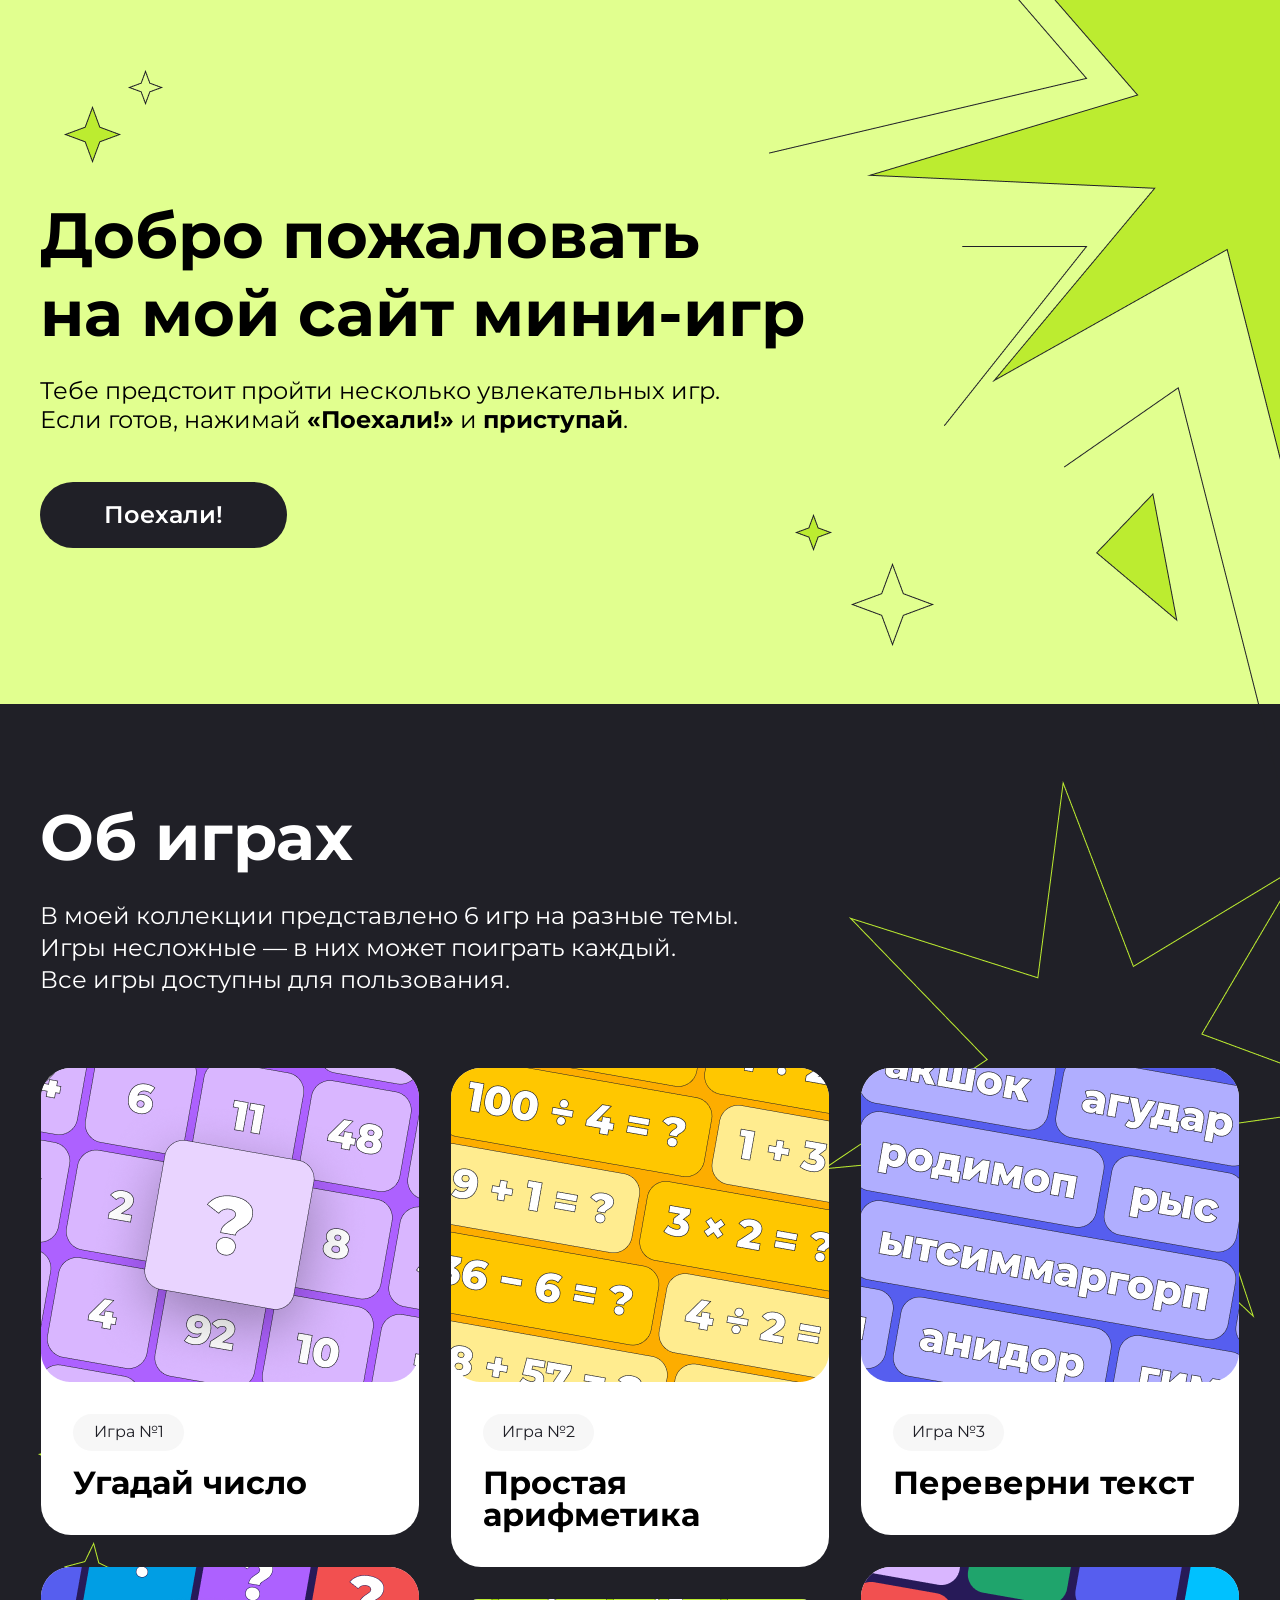
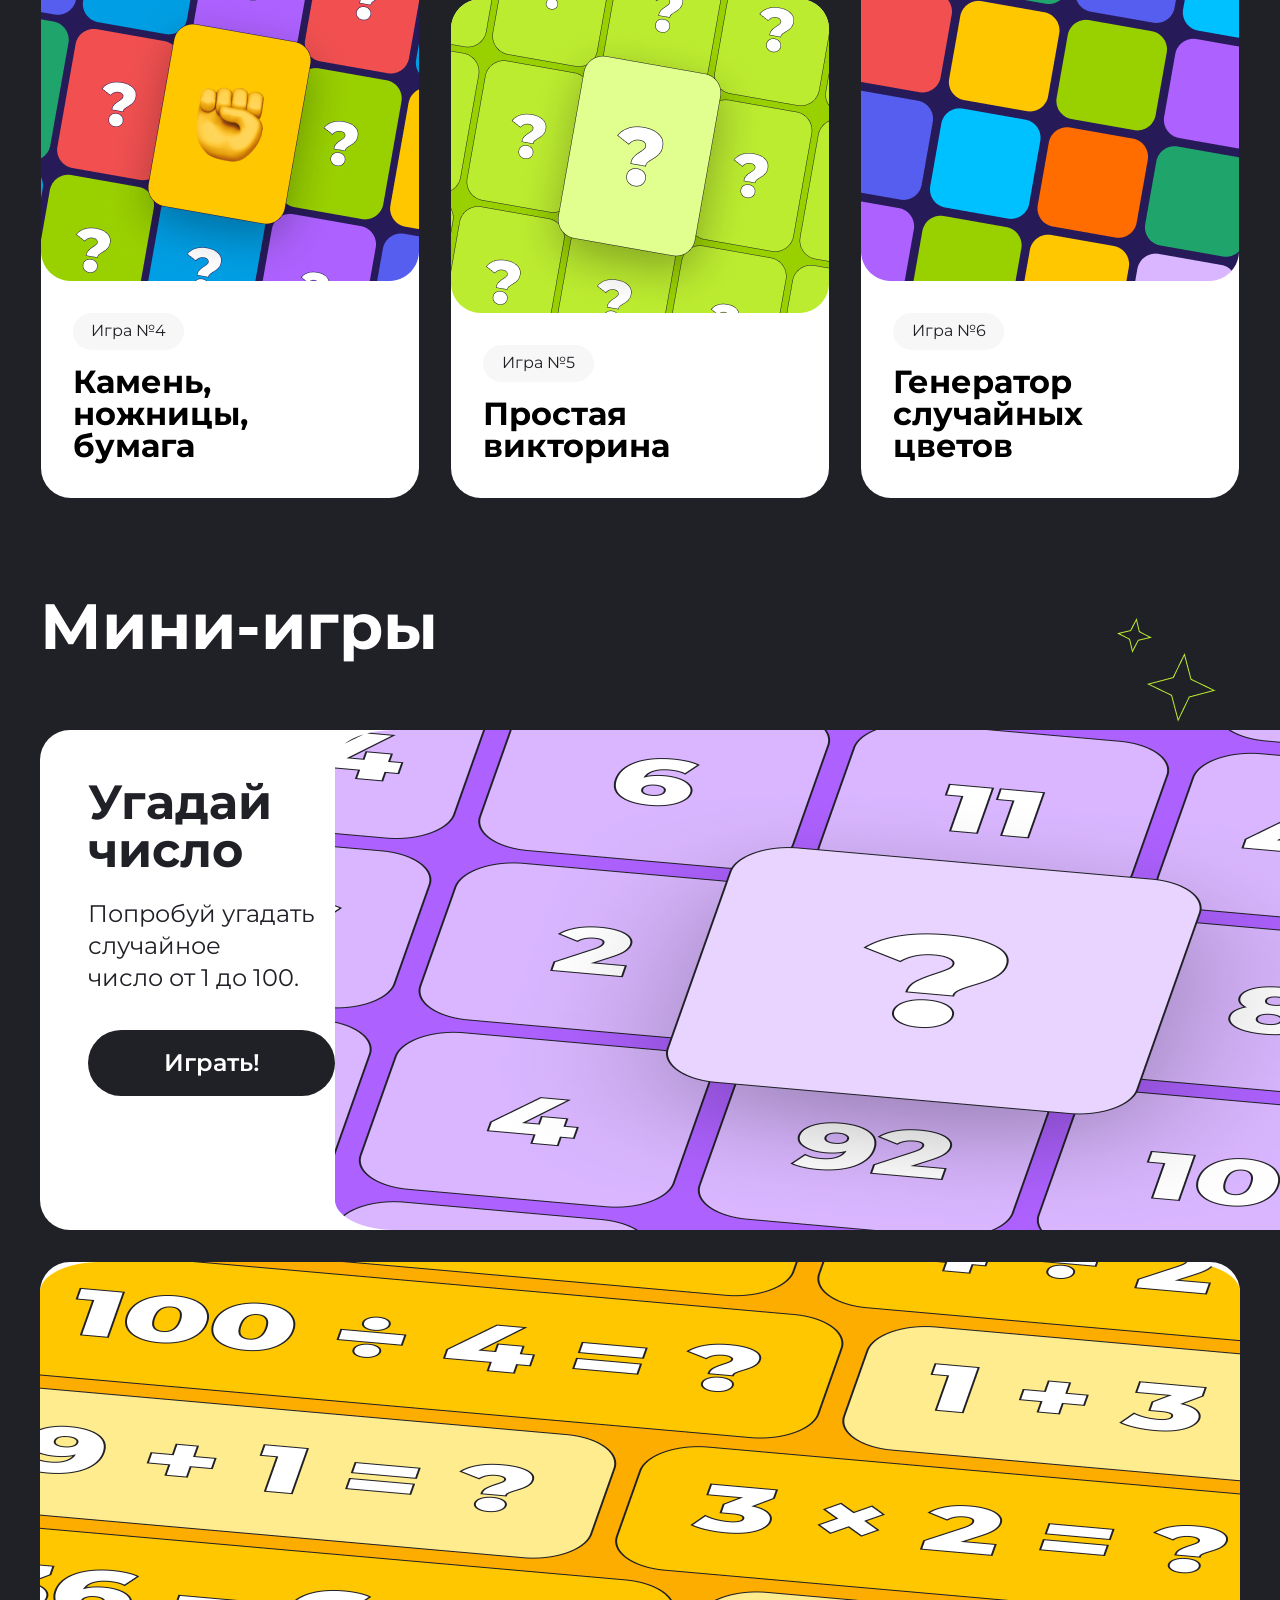
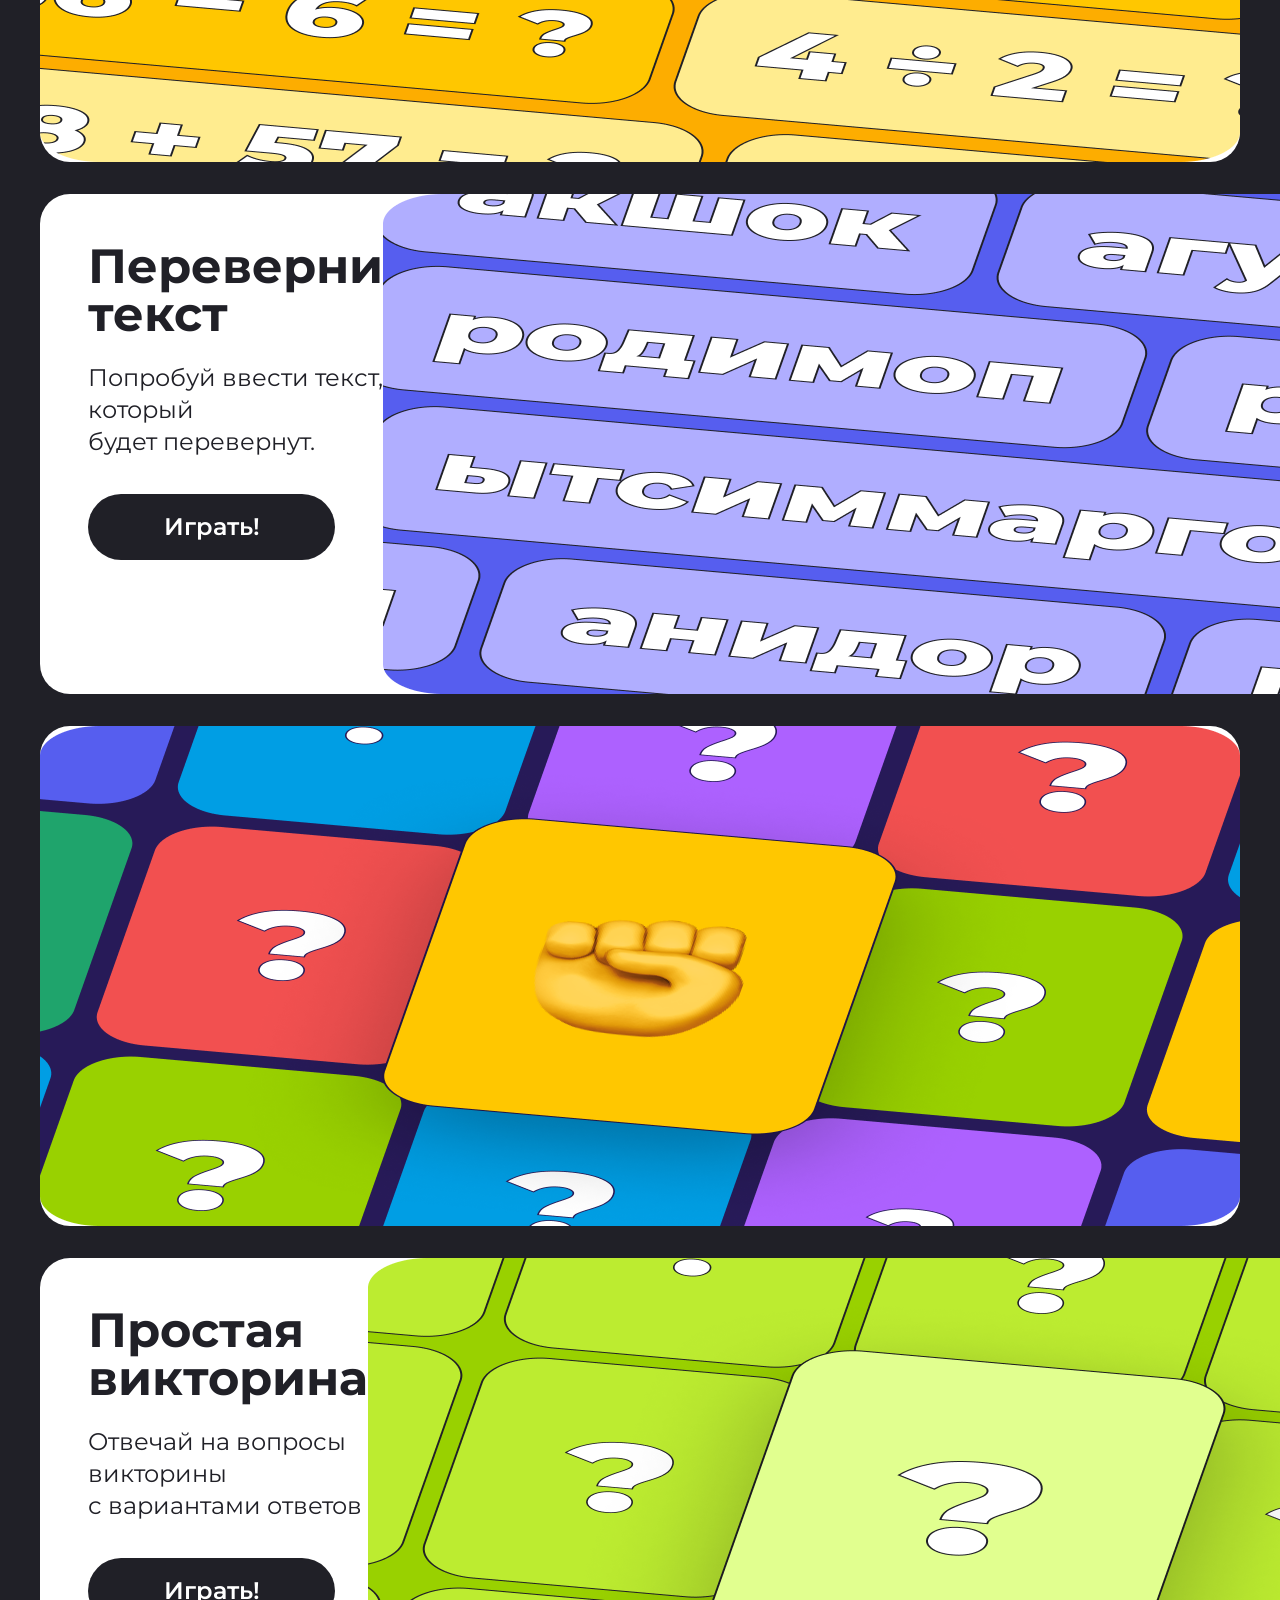
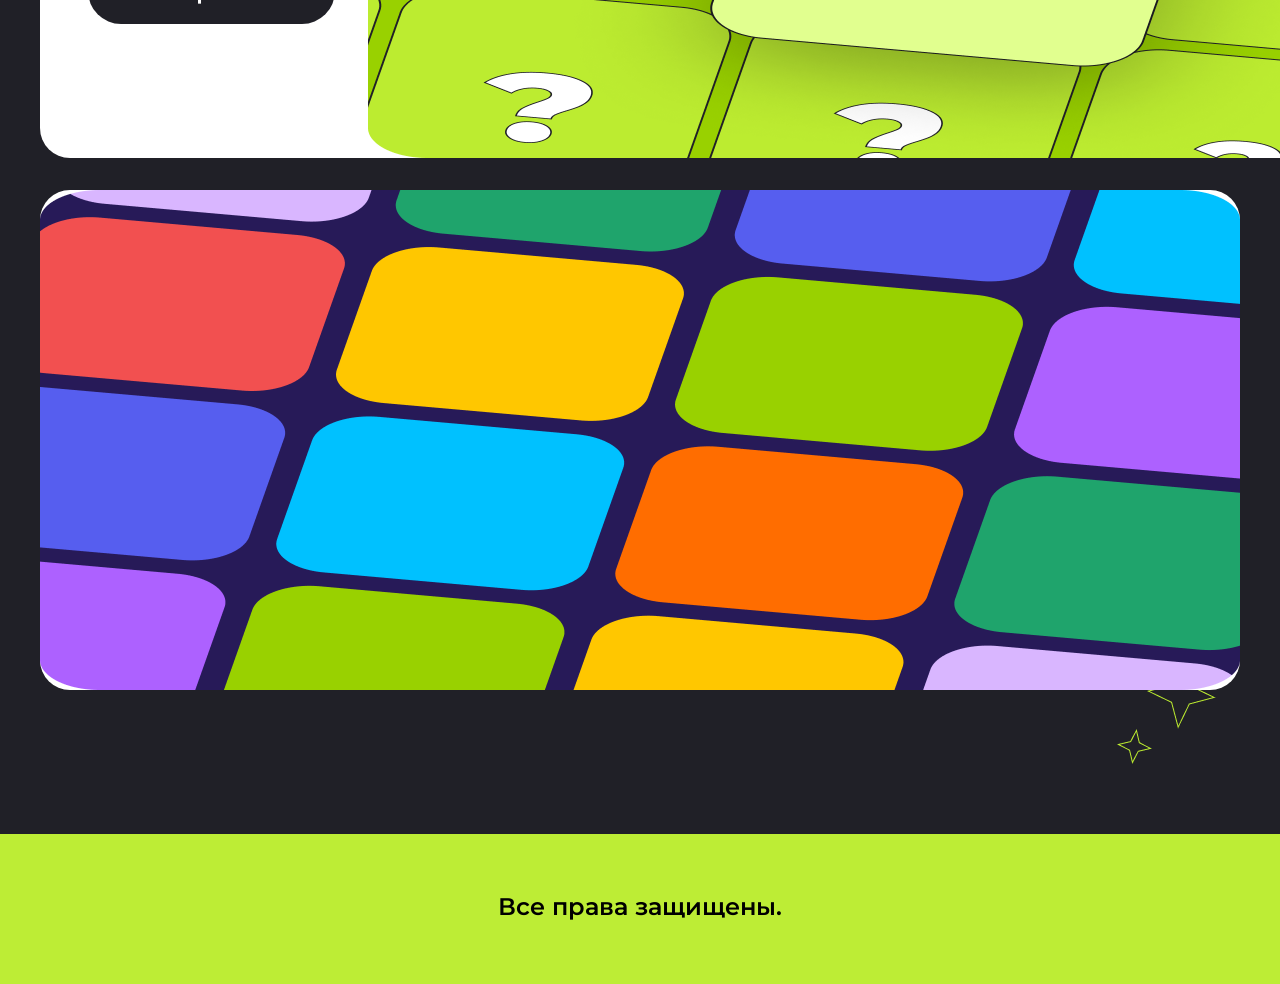
==== index.html @ 83e4fa07 "связь игр с сайтом" ====
<!DOCTYPE html>
<html lang="en">

<head>
    <meta charset="UTF-8">
    <meta name="viewport" content="width=device-width, initial-scale=1.0">
    <title>Homework1</title>
    <link rel="preconnect" href="https://fonts.googleapis.com">
    <link rel="preconnect" href="https://fonts.gstatic.com" crossorigin>
    <link href="https://fonts.googleapis.com/css2?family=Montserrat:ital,wght@0,100..900;1,100..900&display=swap"
        rel="stylesheet">
    <link rel="stylesheet" href="style.css">
</head>

<body>
    <section class="mainheader center">
        <div class="mainheader__bg">
            <img src="./pic/bg_1.png" alt="bg_1" class="mainheader__bg1">
            <img src="./pic/bg_2.png" alt="bg_2" class="mainheader__bg2">
            <img src="./pic/bg_3.png" alt="bg_3" class="mainheader__bg3">
            <img src="./pic/bg_4.png" alt="bg_4" class="mainheader__bg4">
            <img src="./pic/bg_5.png" alt="bg_5" class="mainheader__bg5">
            <img src="./pic/bg_6.png" alt="bg_6" class="mainheader__bg6">
            <img src="./pic/bg_7.png" alt="bg_7" class="mainheader__bg7">
            <img src="./pic/bg_8.png" alt="bg_8" class="mainheader__bg8">
            <img src="./pic/bg_9.png" alt="bg_9" class="mainheader__bg9">
        </div>
        <div class="mainheader__mobile">
            <img src="./pic/mobile_1.png" alt="mobile_1" class="mainheader__mobile1">
            <img src="./pic/mobile_2.png" alt="mobile_2" class="mainheader__mobile2">
            <img src="./pic/mobile_3.png" alt="mobile_3" class="mainheader__mobile3">
            <img src="./pic/mobile_4.png" alt="mobile_4" class="mainheader__mobile4">
            <img src="./pic/mobile_5.png" alt="mobile_5" class="mainheader__mobile5">
        </div>
        </div>
        <header class="header">
            <h1 class="header__main">Добро пожаловать<br>на мой сайт мини-игр</h1>
            <p class="header__desc">Тебе предстоит пройти несколько увлекательных игр. <br> Если готов, нажимай
                <b>«Поехали!»</b> и
                <b>приступай</b>.
            </p>
            <p class="header__desc-mobile">Тебе предстоит пройти несколько увлекательных игр. Если готов, <br> нажимай
                <b>«Поехали!»</b> и <b>приступай</b>.
            </p>
            <a href="#about-games">
                <button class="header__button">Поехали!</button>
            </a>
        </header>
    </section>
    <section class="about-games center" id="about-games">
        <img src="./pic/ag_1.png" alt="ag_1" class="ag_bg1">
        <img src="./pic/ag_2.png" alt="ag_2" class="ag_bg2">
        <img src="./pic/ag_3.png" alt="ag_3" class="ag_bg3">
        <h1 class="about-games__heading">Об играх</h1>
        <h1 class="about-games__mobile">Мини-игры</h1>
        <p class="about-games__desc">В моей коллекции представлено 6 игр на разные темы. <br>Игры несложные — в них
            может
            поиграть каждый.
            <br>Все игры доступны для пользования.
        </p>
        <section class="about-games__cards">
            <section class="about-games__first">
                <a href="#minigame-1" class="about-games__card">
                    <img src="./pic/card1.png" alt="card1" class="about-games__img">
                    <p class="about-games__number">Игра №1</p>
                    <h3 class="about-games__name">Угадай число</h3>
                    <p class="about-games__mobile-desc">Попробуй угадать случайное <br>число от 1 до 100.</p>
                    <button class="about-games__button">Играть!</button>
                </a>
                <a href="#minigame-2" class="about-games__card">
                    <img src="./pic/card2.png" alt="card2" class="about-games__img">
                    <p class="about-games__number">Игра №2</p>
                    <h3 class="about-games__name">Простая арифметика</h3>
                    <p class="about-games__mobile-desc">Попробуй решить простые арифметические задачи.</p>
                    <button class="about-games__button">Играть!</button>
                </a>
                <a href="#minigame-3" class="about-games__card">
                    <img src="./pic/card3.png" alt="card3" class="about-games__img">
                    <p class="about-games__number">Игра №3</p>
                    <h3 class="about-games__name">Переверни текст</h3>
                    <p class="about-games__mobile-desc">Попробуй ввести текст, который будет перевернут.</p>
                    <button class="about-games__button">Играть!</button>
                </a>
            </section>
            <section class="about-games__second">
                <a href="#minigame-4" class="about-games__card">
                    <img src="./pic/card4.png" alt="card4" class="about-games__img">
                    <p class="about-games__number">Игра №4</p>
                    <h3 class="about-games__name">Камень, ножницы, <br>бумага</h3>
                    <p class="about-games__mobile-desc">Сыграй в популярную игру <br> против компьютера.</p>
                    <button class="about-games__button">Играть!</button>
                </a>
                <a href="#minigame-5" class="about-games__card">
                    <img src="./pic/card5.png" alt="card5" class="about-games__img">
                    <p class="about-games__number">Игра №5</p>
                    <h3 class="about-games__name">Простая викторина</h3>
                    <p class="about-games__mobile-desc">Отвечай на вопросы викторины <br>с вариантами ответов.</p>
                    <button class="about-games__button">Играть!</button>
                </a>
                <a href="#minigame-6" class="about-games__card">
                    <img src="./pic/card6.png" alt="card6" class="about-games__img">
                    <p class="about-games__number">Игра №6</p>
                    <h3 class="about-games__name">Генератор случайных цветов</h3>
                    <p class="about-games__mobile-desc">Игра, в которой при клике <br> на кнопку фон страницы <br>
                        меняется на
                        случайный.</p>
                    <button class="about-games__button">Играть!</button>
                </a>
            </section>
        </section>
    </section>
    <section class="minigames center">
        <img src="./pic/mini-bg1.png" alt="mini-bg1" class="minigames__bg1">
        <img src="./pic/mini-bg2.png" alt="mini-bg2" class="minigames__bg2">
        <h1 class="minigames__header">Мини-игры</h1>
        <section class="minigames__cards">
            <div class="minigames__card" id="minigame-1">
                <div class="minigames__desc">
                    <h3 class="minigames__name">Угадай число</h3>
                    <p class="minigames__about">Попробуй угадать случайное <br> число от 1 до 100.</p>
                    <button class="minigames__button" onclick="startGuess()">Играть!</button>
                </div>
                <img src="./pic/mini1.png" alt="mini1" class="minigames__img">
            </div>
            <div class="minigames__card-second" id="minigame-2">
                <img src="./pic/mini2.png" alt="mini2" class="minigames__img">
                <div class="minigames__desc">
                    <h3 class="minigames__name">Простая арифметика</h3>
                    <p class="minigames__about">Попробуй решить простые <br> арифметические задачи.</p>
                    <button class="minigames__button" onclick="startArithmetic()">Играть!</button>
                </div>
            </div>
            <div class="minigames__card" id="minigame-3">
                <div class="minigames__desc">
                    <h3 class="minigames__name">Переверни текст</h3>
                    <p class="minigames__about">Попробуй ввести текст, который <br> будет перевернут.</p>
                    <button class="minigames__button" onclick="startReverseText()">Играть!</button>
                </div>
                <img src="./pic/mini3.png" alt="mini3" class="minigames__img">
            </div>
            <div class="minigames__card-second" id="minigame-4">
                <img src="./pic/mini4.png" alt="mini4" class="minigames__img">
                <div class="minigames__desc">
                    <h3 class="minigames__name">Камень, <br> ножницы, <br> бумага</h3>
                    <p class="minigames__about">Сыграй в популярную игру <br> против компьютера.</p>
                    <button class="minigames__button">Играть!</button>
                </div>
            </div>
            <div class="minigames__card" id="minigame-5">
                <div class="minigames__desc">
                    <h3 class="minigames__name">Простая <br> викторина</h3>
                    <p class="minigames__about">Отвечай на вопросы викторины <br> с вариантами ответов</p>
                    <button class="minigames__button" onclick="startQuiz()">Играть!</button>
                </div>
                <img src="./pic/mini5.png" alt="mini5" class="minigames__img">
            </div>
            <div class="minigames__card-second" id="minigame-6">
                <img src="./pic/mini6.png" alt="mini6" class="minigames__img">
                <div class="minigames__desc">
                    <h3 class="minigames__name">Генератор <br> случайных <br> цветов</h3>
                    <p class="minigames__about">Игра, в которой при клике на кнопку <br> фон страницы меняется на
                        случайный.</p>
                    <button class="minigames__button">Играть!</button>
                </div>
            </div>
            <img src="./pic/mini-bg1.png" alt="mini-bg1" class="minigames__bg3">
            <img src="./pic/mini-bg2.png" alt="mini-bg2" class="minigames__bg4">
        </section>
    </section>
    <footer class="footer center">
        <p class="footer__text">Все права защищены.</p>
    </footer>
    <script src="games/arithmetic.js"></script>
    <script src="games/guessNumber.js"></script>
    <script src="games/reverseText.js"></script>
    <script src="games/victorina.js"></script>
</body>

</html>
---- style.css ----
* {
  margin: 0;
  padding: 0;
  box-sizing: 0;
  font-family: Montserrat;
}

a,
input,
button {
  font-family: Montserrat;
}

a {
  text-decoration: none;
}

@media (min-width: 768px) {
  .mainheader__mobile {
    display: none;
  }
  .about-games__mobile {
    display: none;
  }
  .about-games__mobile-desc {
    display: none;
  }
  .about-games__button {
    display: none;
  }
  .header__desc-mobile {
    display: none;
  }
}
.center {
  padding-left: calc(50% - 600px);
  padding-right: calc(50% - 600px);
}

.mainheader {
  background-color: #E1FF8F;
  position: relative;
}

.mainheader__bg1 {
  position: absolute;
  right: 0%;
  z-index: 1;
}

.mainheader__bg2 {
  position: absolute;
  right: 15%;
  z-index: 1;
}

.mainheader__bg3 {
  position: absolute;
  right: 15%;
  top: 35%;
  z-index: 1;
}

.mainheader__bg4 {
  position: absolute;
  right: 0%;
  top: 55%;
  z-index: 1;
}

.mainheader__bg5 {
  position: absolute;
  right: 8%;
  top: 70%;
  z-index: 1;
}

.mainheader__bg6 {
  position: absolute;
  right: 27%;
  top: 80%;
  z-index: 1;
}

.mainheader__bg7 {
  position: absolute;
  right: 35%;
  top: 73%;
  z-index: 1;
}

.mainheader__bg8 {
  position: absolute;
  top: 15%;
  left: 5%;
  z-index: 1;
}

.mainheader__bg9 {
  position: absolute;
  top: 10%;
  left: 10%;
  z-index: 1;
}

.header__main {
  font-weight: 700;
  font-size: 64px;
  padding-top: 196px;
  padding-bottom: 24px;
  z-index: 0;
}
.header__desc {
  font-size: 24px;
  padding-bottom: 48px;
  z-index: 0;
}
.header__button {
  background: #202027;
  border: 1px solid transparent;
  box-sizing: border-box;
  border-radius: 60px;
  width: 247px;
  height: 66px;
  font-size: 24px;
  line-height: 18px;
  color: #FFFFFF;
  margin-bottom: 156px;
  font-weight: 600;
  z-index: 0;
}
.header__button:hover {
  background: white;
  border: 1px solid #000000;
  color: #000000;
  transition: all 0.5s;
}

.about-games {
  background-color: #202027;
  position: relative;
}
.about-games__first {
  display: flex;
  -moz-column-gap: 32px;
       column-gap: 32px;
  align-items: flex-start;
}
.about-games__second {
  display: flex;
  -moz-column-gap: 32px;
       column-gap: 32px;
  align-items: flex-end;
}
.about-games__heading {
  font-weight: 700;
  font-size: 64px;
  color: #FFFFFF;
  padding-top: 94px;
}
.about-games__desc {
  color: #FFFFFF;
  line-height: 32px;
  font-size: 24px;
  padding-top: 24px;
  padding-bottom: 72px;
}
.about-games__cards {
  display: flex;
  -moz-column-gap: 32px;
       column-gap: 32px;
  flex-wrap: wrap;
  justify-content: center;
  padding-bottom: 50px;
}
.about-games__card {
  width: 378px;
  display: flex;
  flex-direction: column;
  background-color: #FFFFFF;
  box-sizing: border-box;
  border-radius: 30px;
  text-decoration: none;
  z-index: 1;
}
.about-games__card:hover {
  transform: scale(1.08);
  transition: all 0.5s;
}
.about-games__img {
  width: 100%;
}
.about-games__number {
  box-sizing: border-box;
  font-size: 16px;
  background-color: #F7F7F7;
  width: 111px;
  border-radius: 52px;
  display: flex;
  justify-content: center;
  align-items: center;
  padding-top: 8px;
  padding-bottom: 10px;
  margin-top: 32px;
  margin-left: 32px;
  color: #202027;
}
.about-games__name {
  font-weight: 700;
  font-size: 32px;
  line-height: 100%;
  padding-left: 32px;
  padding-bottom: 36px;
  padding-top: 16px;
  padding-right: 32px;
  color: #000000;
}
.about-games .ag_bg1 {
  position: absolute;
  right: 0%;
  top: 77px;
  z-index: 0;
}
.about-games .ag_bg2 {
  position: absolute;
  z-index: 0;
  top: 51%;
  left: 3%;
}
.about-games .ag_bg3 {
  position: absolute;
  z-index: 0;
  top: 58%;
  left: 5%;
}

.minigames {
  background-color: #202027;
  position: relative;
  padding-bottom: 144px;
}
.minigames__bg1 {
  position: absolute;
  right: 5%;
  top: 3%;
}
.minigames__bg2 {
  position: absolute;
  right: 10%;
  top: 2%;
}
.minigames__bg3 {
  position: absolute;
  bottom: 3%;
  right: 5%;
}
.minigames__bg4 {
  position: absolute;
  bottom: 2%;
  right: 10%;
}
.minigames__header {
  font-weight: 700;
  font-size: 64px;
  line-height: 64px;
  vertical-align: middle;
  color: #FFFFFF;
  padding-bottom: 72px;
  padding-top: 46px;
}
.minigames__cards {
  display: flex;
  flex-direction: column;
  row-gap: 32px;
}
.minigames__card {
  display: flex;
  flex-direction: row;
  background-color: #FFFFFF;
  box-sizing: border-box;
  border-radius: 30px;
  text-decoration: none;
  z-index: 1;
  height: 500px;
  justify-content: space-between;
}
.minigames__card-second {
  display: flex;
  flex-direction: row;
  background-color: #FFFFFF;
  box-sizing: border-box;
  border-radius: 30px;
  text-decoration: none;
  z-index: 1;
  height: 500px;
  justify-content: flex-start;
}
.minigames__desc {
  display: flex;
  flex-direction: column;
}
.minigames__name {
  font-weight: 700;
  font-size: 48px;
  line-height: 48px;
  vertical-align: middle;
  color: #202027;
  padding-top: 48px;
  padding-left: 48px;
  padding-bottom: 24px;
}
.minigames__about {
  color: #202027;
  font-weight: 400;
  font-size: 24px;
  line-height: 32px;
  vertical-align: middle;
  padding-left: 48px;
  padding-bottom: 36px;
}
.minigames__button {
  background: #202027;
  border: 1px solid transparent;
  box-sizing: border-box;
  border-radius: 60px;
  width: 247px;
  height: 66px;
  font-size: 24px;
  line-height: 18px;
  color: #FFFFFF;
  font-weight: 600;
  margin-left: 48px;
}
.minigames__button:hover {
  background: white;
  border: 1px solid #000000;
  color: #000000;
  transition: all 0.5s;
}

.footer {
  background-color: #BDED35;
  height: 150px;
}
.footer__text {
  font-weight: 600;
  font-size: 24px;
  line-height: 24px;
  letter-spacing: 0px;
  text-align: center;
  vertical-align: middle;
  padding-top: 61px;
  padding-bottom: 60px;
}

@media (max-width: 767px) {
  .center {
    padding-left: 16px;
    padding-right: 16px;
  }
  .mainheader {
    background-color: #E1FF8F;
    position: relative;
  }
  .mainheader__mobile1 {
    right: 0%;
    position: absolute;
  }
  .mainheader__bg {
    display: none;
  }
  .mainheader__mobile2 {
    position: absolute;
    top: 8%;
    left: 20%;
  }
  .mainheader__mobile3 {
    position: absolute;
    top: 15%;
    left: 10%;
  }
  .mainheader__mobile4 {
    position: absolute;
    bottom: 15%;
    right: 25%;
  }
  .mainheader__mobile5 {
    position: absolute;
    bottom: 5%;
    right: 15%;
  }
  .header {
    display: flex;
    flex-direction: column;
    align-items: center;
  }
  .header__main {
    font-weight: 700;
    font-size: 40px;
    line-height: 49px;
    text-align: center;
    vertical-align: middle;
    padding-top: 147px;
    z-index: 1;
  }
  .header__desc {
    display: none;
  }
  .header__desc-mobile {
    font-weight: 400;
    font-size: 16px;
    line-height: 20px;
    text-align: center;
    vertical-align: middle;
    padding-bottom: 36px;
  }
  .header__button {
    background: #202027;
    border: 1px solid transparent;
    box-sizing: border-box;
    border-radius: 60px;
    width: 285px;
    height: 55px;
    font-size: 16px;
    line-height: 18px;
    color: #FFFFFF;
    margin-bottom: 180px;
    font-weight: 600;
    z-index: 1;
  }
  .ag_bg1 {
    display: none;
  }
  .ag_bg2 {
    display: none;
  }
  .ag_bg3 {
    display: none;
  }
  .about-games__heading {
    display: none;
  }
  .about-games__desc {
    display: none;
  }
  .about-games__mobile {
    font-weight: 700;
    font-size: 40px;
    color: #FFFFFF;
    padding-top: 48px;
    padding-bottom: 48px;
  }
  .about-games__mobile-desc {
    font-size: 16px;
    color: black;
    padding-left: 32px;
    padding-bottom: 120px;
    line-height: 20px;
  }
  .about-games__first {
    display: flex;
    flex-direction: column;
    gap: 24px;
    padding-bottom: 24px;
    align-items: center;
  }
  .about-games__second {
    display: flex;
    flex-direction: column;
    gap: 24px;
    align-items: center;
  }
  .about-games__card {
    width: 343px;
    z-index: 1;
    position: relative;
  }
  .about-games__card:hover {
    transform: scale(1.08);
    transition: all 0.5s;
  }
  .about-games__cards {
    padding-bottom: 10px;
  }
  .about-games__button {
    z-index: 2;
    position: absolute;
    bottom: 32px;
    left: 30px;
    background: #202027;
    border: 1px solid transparent;
    box-sizing: border-box;
    border-radius: 60px;
    width: 285px;
    height: 55px;
    font-size: 16px;
    line-height: 18px;
    color: #FFFFFF;
    font-weight: 600;
  }
  .about-games__number {
    display: none;
  }
  .about-games__name {
    padding-top: 30px;
    padding-bottom: 16px;
  }
  .minigames {
    display: none;
  }
  .footer {
    height: 100px;
  }
  .footer__text {
    font-weight: 600;
    font-size: 16px;
    line-height: 16px;
    text-align: center;
    vertical-align: middle;
    padding-top: 40px;
    padding-bottom: 40px;
  }
}/*# sourceMappingURL=style.css.map */
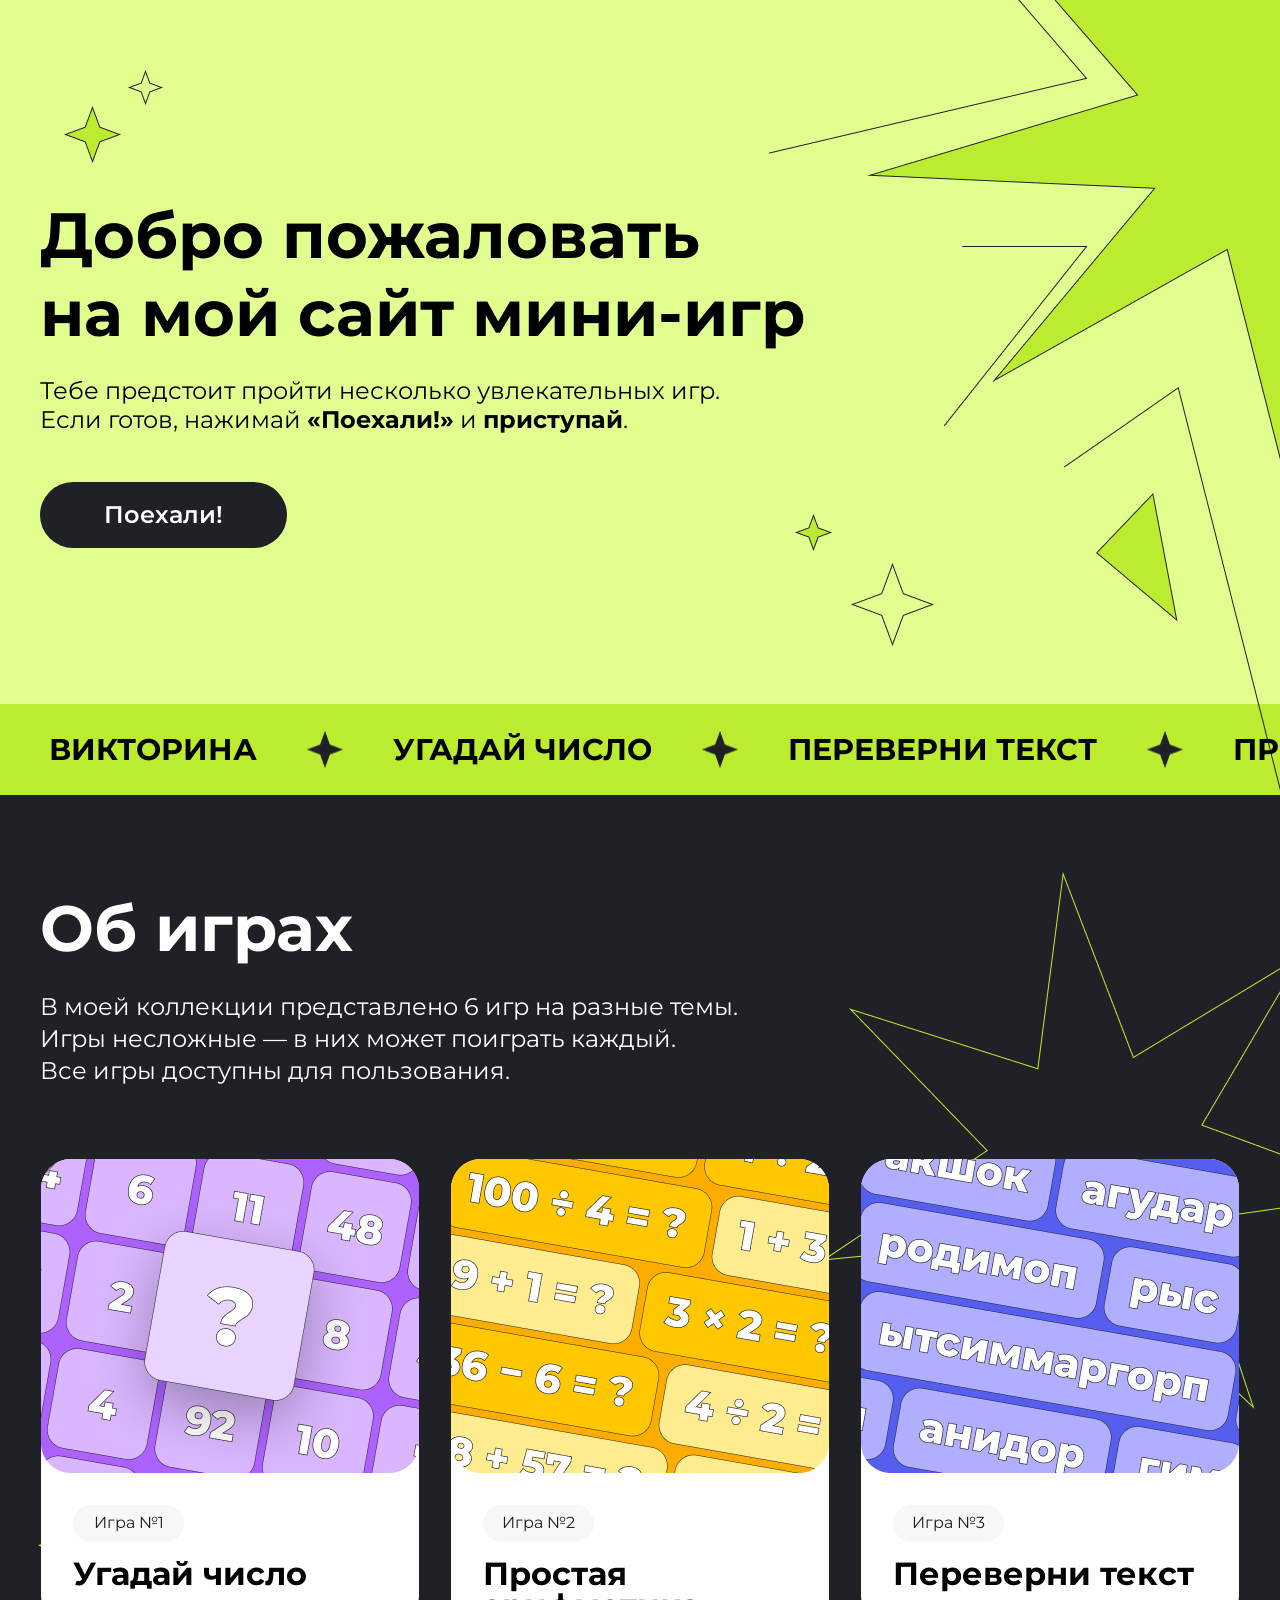
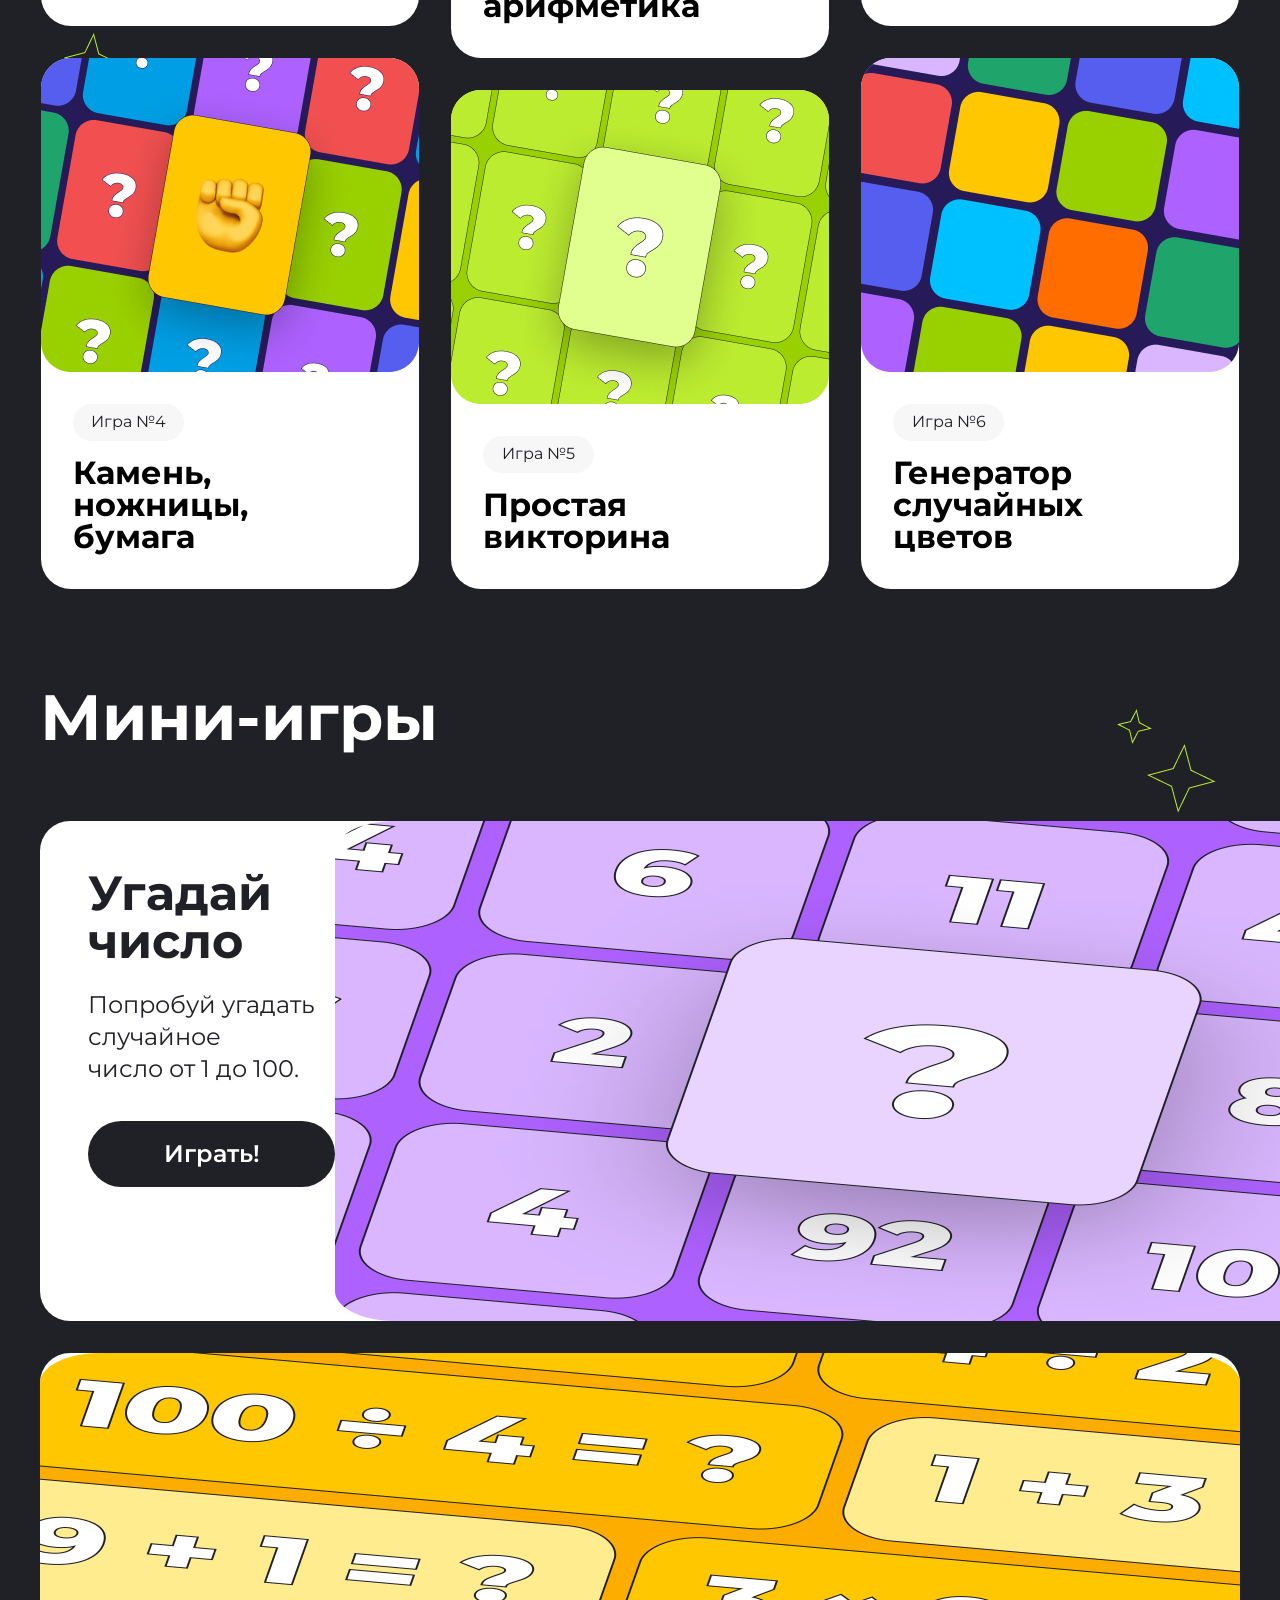
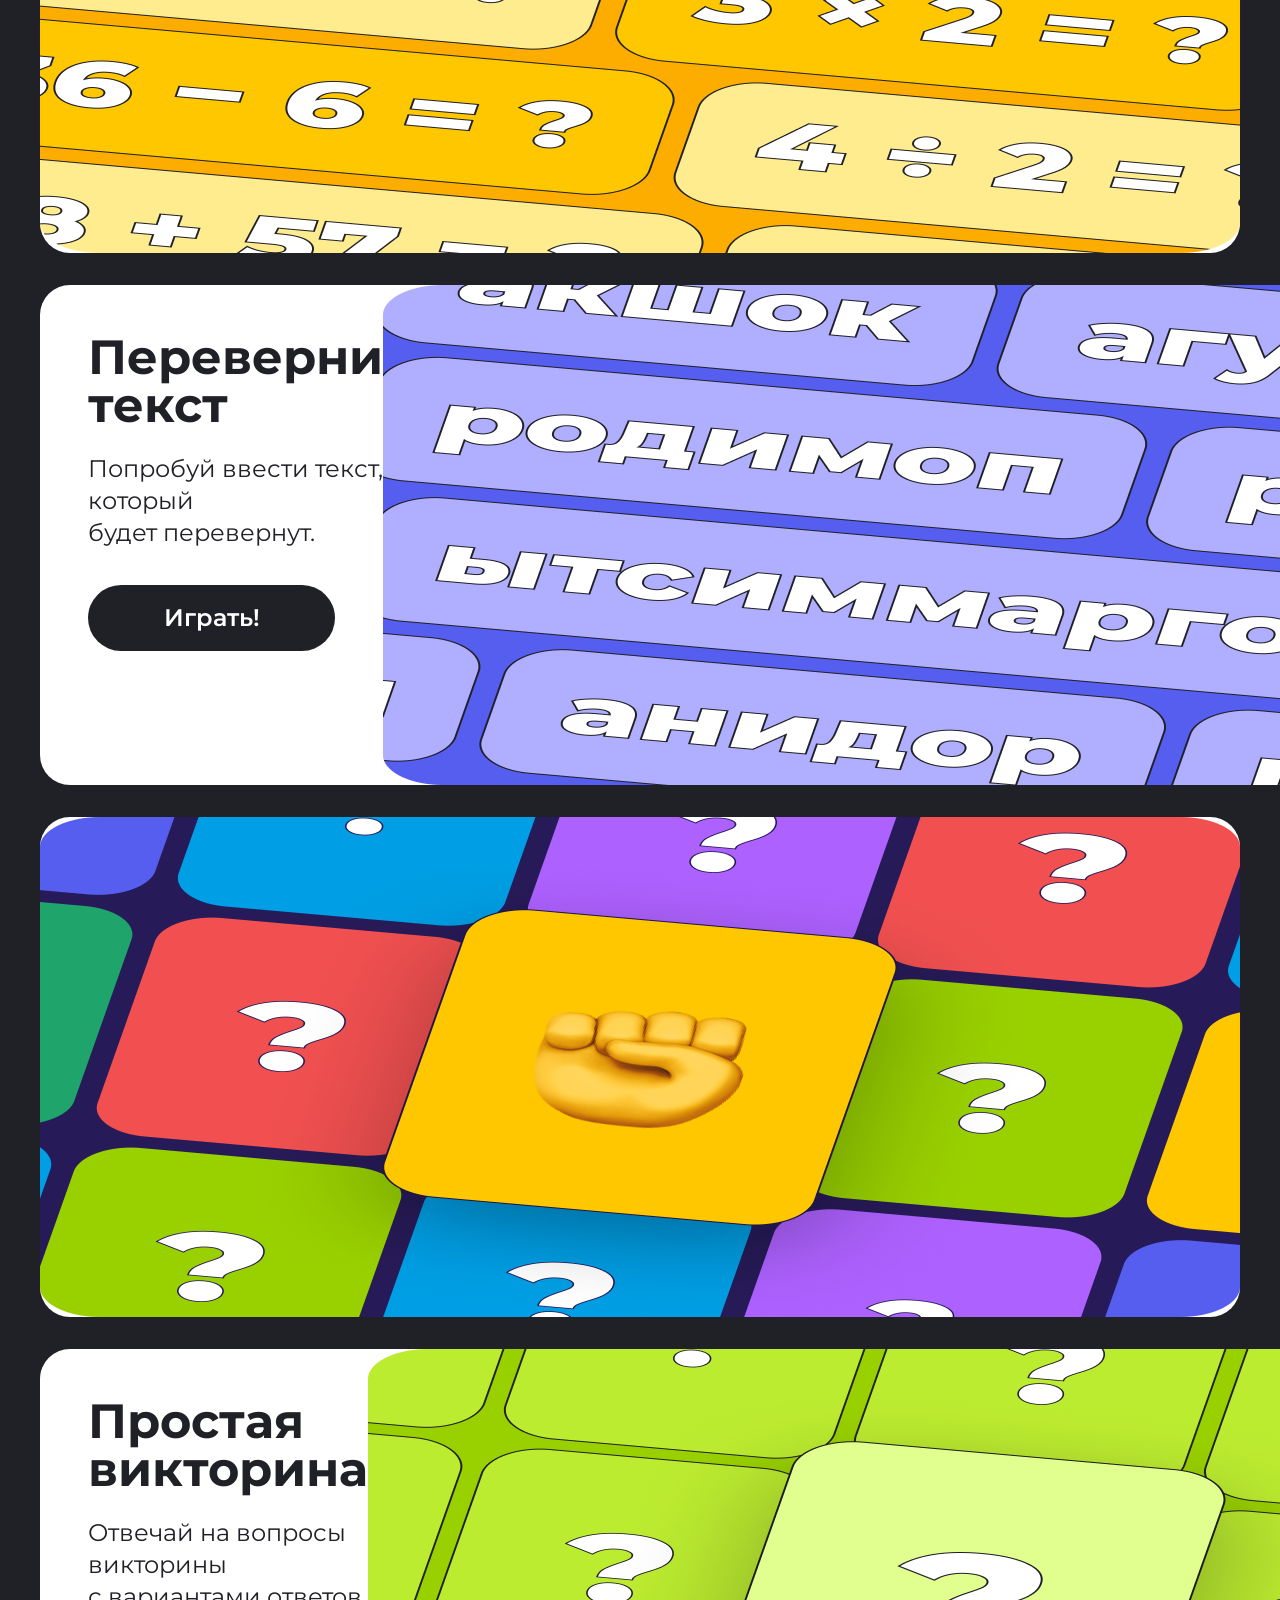
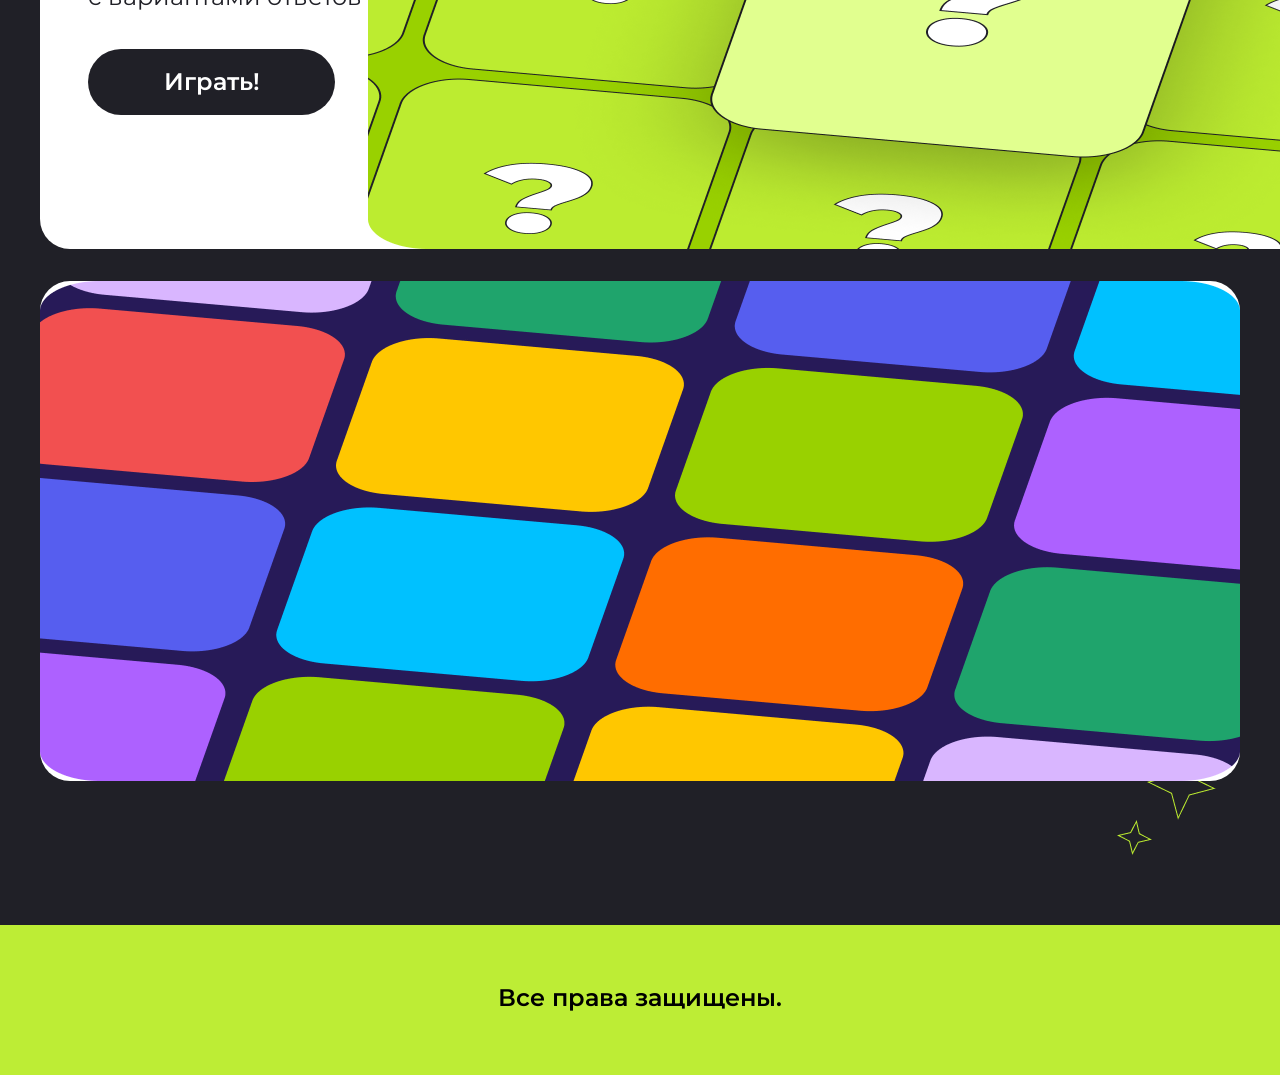
==== commit b2997a0a: "все правки для курсовой" ====
--- a/index.html
+++ b/index.html
@@ -47,6 +47,20 @@
             </a>
         </header>
     </section>
+    <div class="scroll-content">
+        <div class="scroll-item">Викторина</div>
+        <img src="./pic/star.png" alt="atar">
+        <div class="scroll-item">Угадай число</div>
+        <img src="./pic/star.png" alt="atar">
+        <div class="scroll-item">Переверни текст</div>
+        <img src="./pic/star.png" alt="atar">
+        <div class="scroll-item">Простая арифметика</div>
+        <img src="./pic/star.png" alt="atar">
+        <div class="scroll-item">Камень, ножницы, бумага</div>
+        <img src="./pic/star.png" alt="atar">
+        <div class="scroll-item">Генератор случайных цветов</div>
+        <img src="./pic/star.png" alt="atar">
+    </div>
     <section class="about-games center" id="about-games">
         <img src="./pic/ag_1.png" alt="ag_1" class="ag_bg1">
         <img src="./pic/ag_2.png" alt="ag_2" class="ag_bg2">
@@ -143,7 +157,7 @@
                 <div class="minigames__desc">
                     <h3 class="minigames__name">Камень, <br> ножницы, <br> бумага</h3>
                     <p class="minigames__about">Сыграй в популярную игру <br> против компьютера.</p>
-                    <button class="minigames__button">Играть!</button>
+                    <button class="minigames__button" onclick="startRPS()">Играть!</button>
                 </div>
             </div>
             <div class="minigames__card" id="minigame-5">
@@ -174,6 +188,7 @@
     <script src="games/guessNumber.js"></script>
     <script src="games/reverseText.js"></script>
     <script src="games/victorina.js"></script>
+    <script src="games/rps.js"></script>
 </body>
 
 </html>
--- a/style.css
+++ b/style.css
@@ -3,6 +3,10 @@
   padding: 0;
   box-sizing: 0;
   font-family: Montserrat;
+}
+
+* {
+  scroll-behavior: smooth;
 }
 
 a,
@@ -136,6 +140,38 @@
   transition: all 0.5s;
 }
 
+.scroll-content {
+  display: flex;
+  gap: 50px;
+  white-space: nowrap;
+  animation: scrollLeft 15s linear infinite;
+  width: -moz-max-content;
+  width: max-content;
+  background-color: #BCEC30;
+  z-index: 2;
+  padding-top: 27px;
+  padding-right: 49px;
+  padding-bottom: 27px;
+  padding-left: 49px;
+}
+
+.scroll-item {
+  font-weight: 700;
+  font-size: 30px;
+  letter-spacing: 4%;
+  vertical-align: middle;
+  text-transform: uppercase;
+  z-index: 2;
+}
+
+@keyframes scrollLeft {
+  0% {
+    transform: translateX(0);
+  }
+  100% {
+    transform: translateX(-50%);
+  }
+}
 .about-games {
   background-color: #202027;
   position: relative;
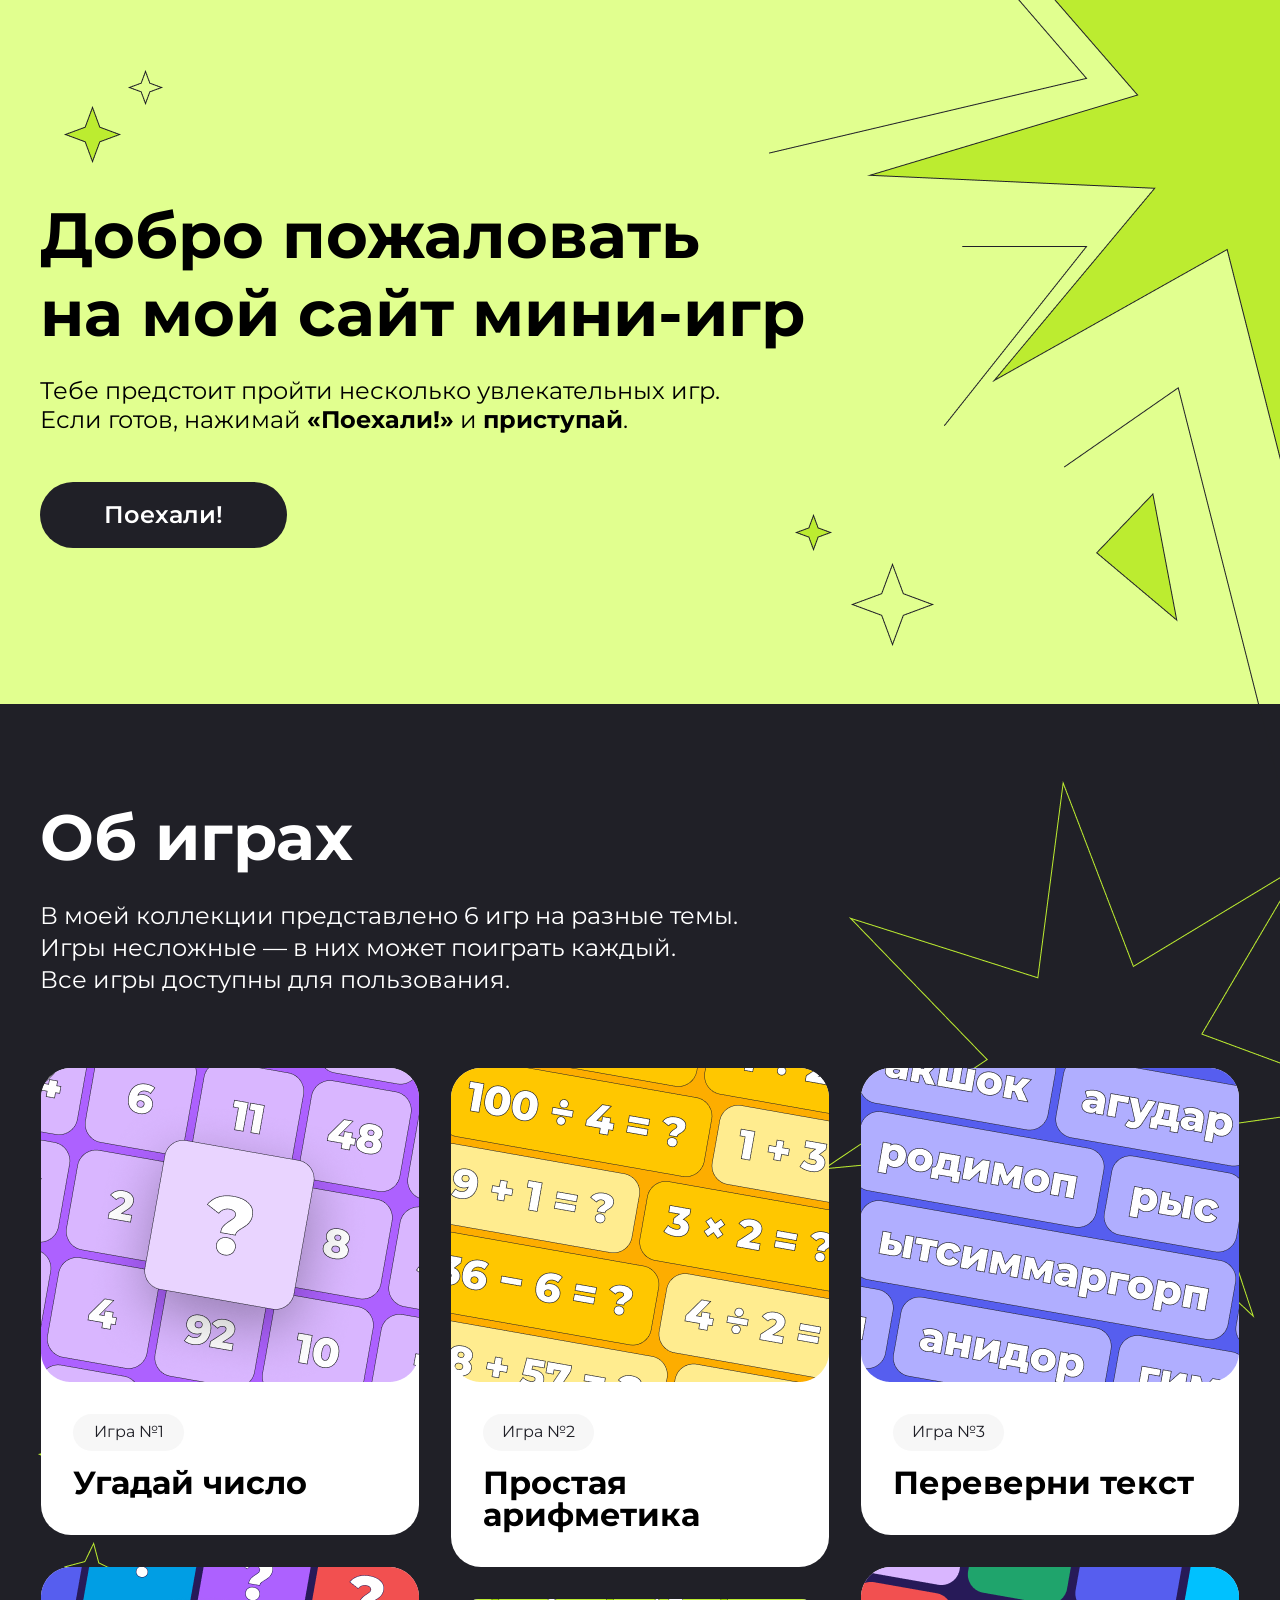
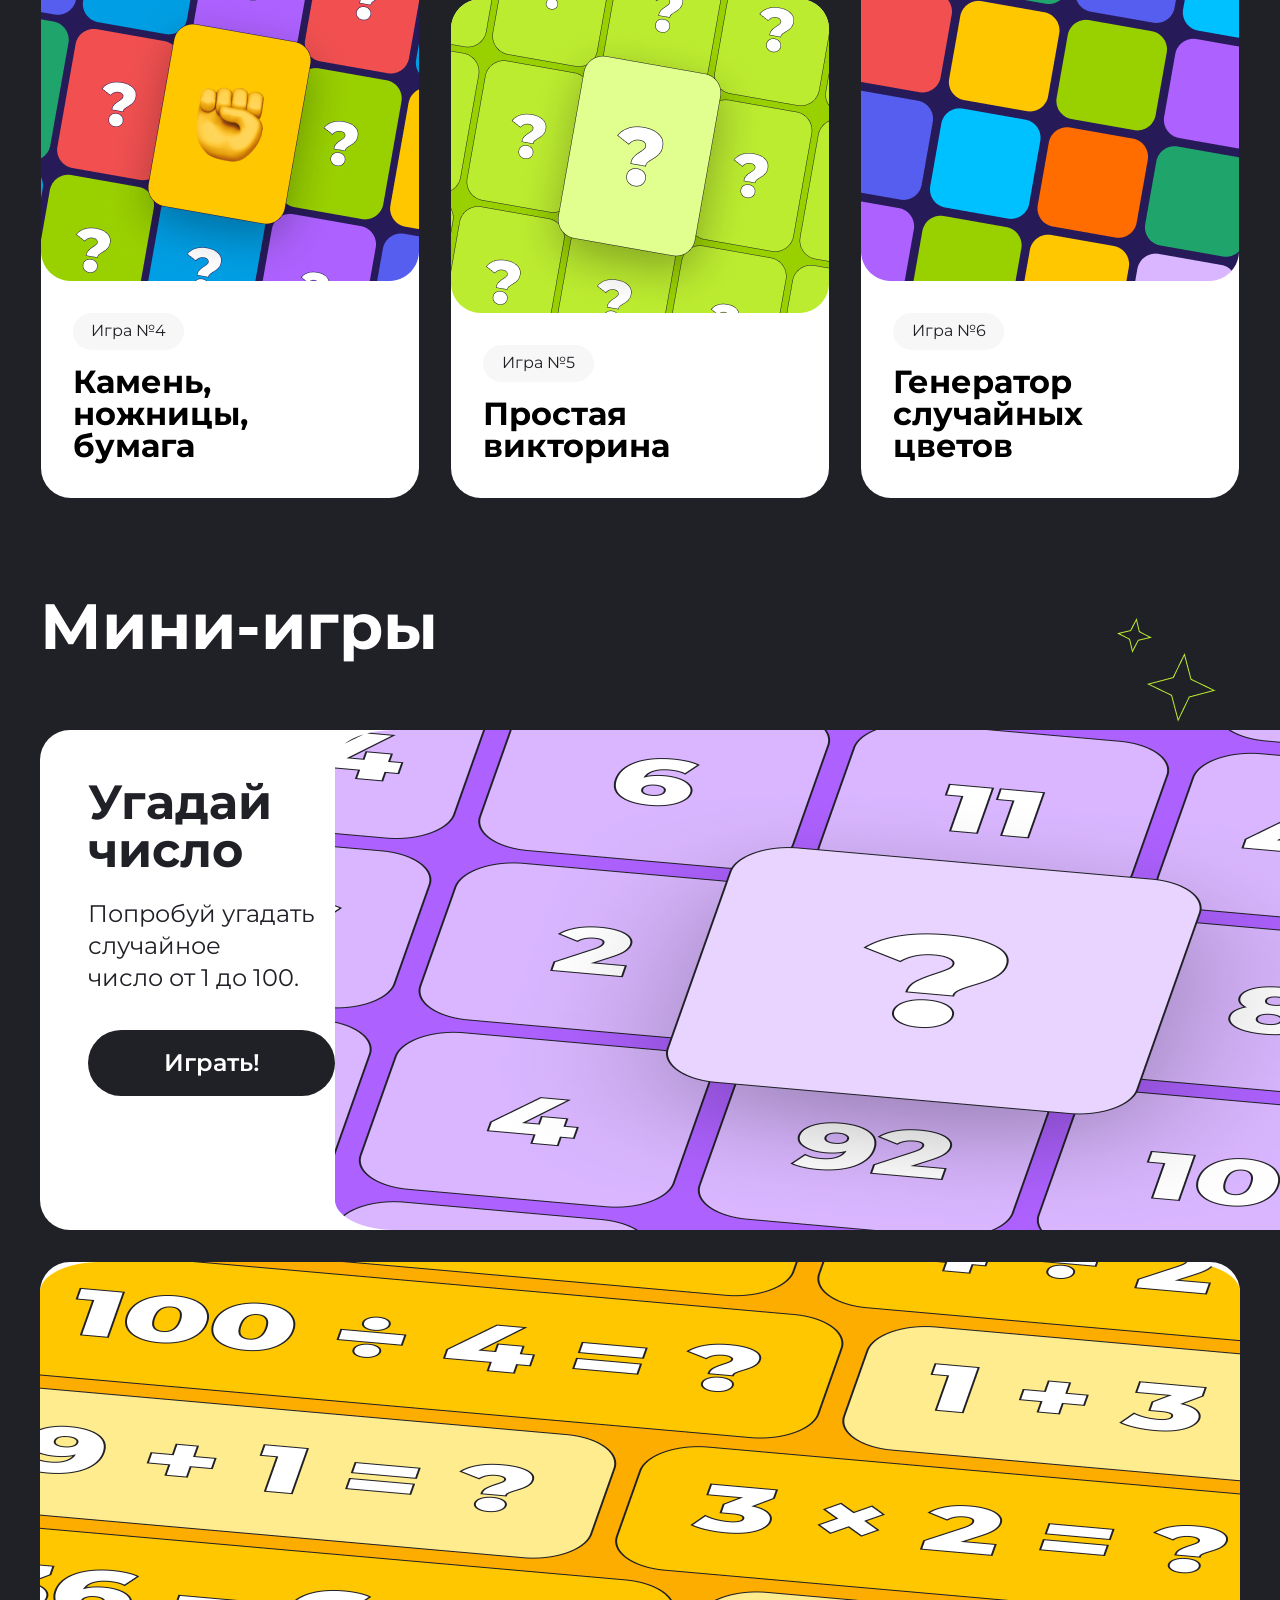
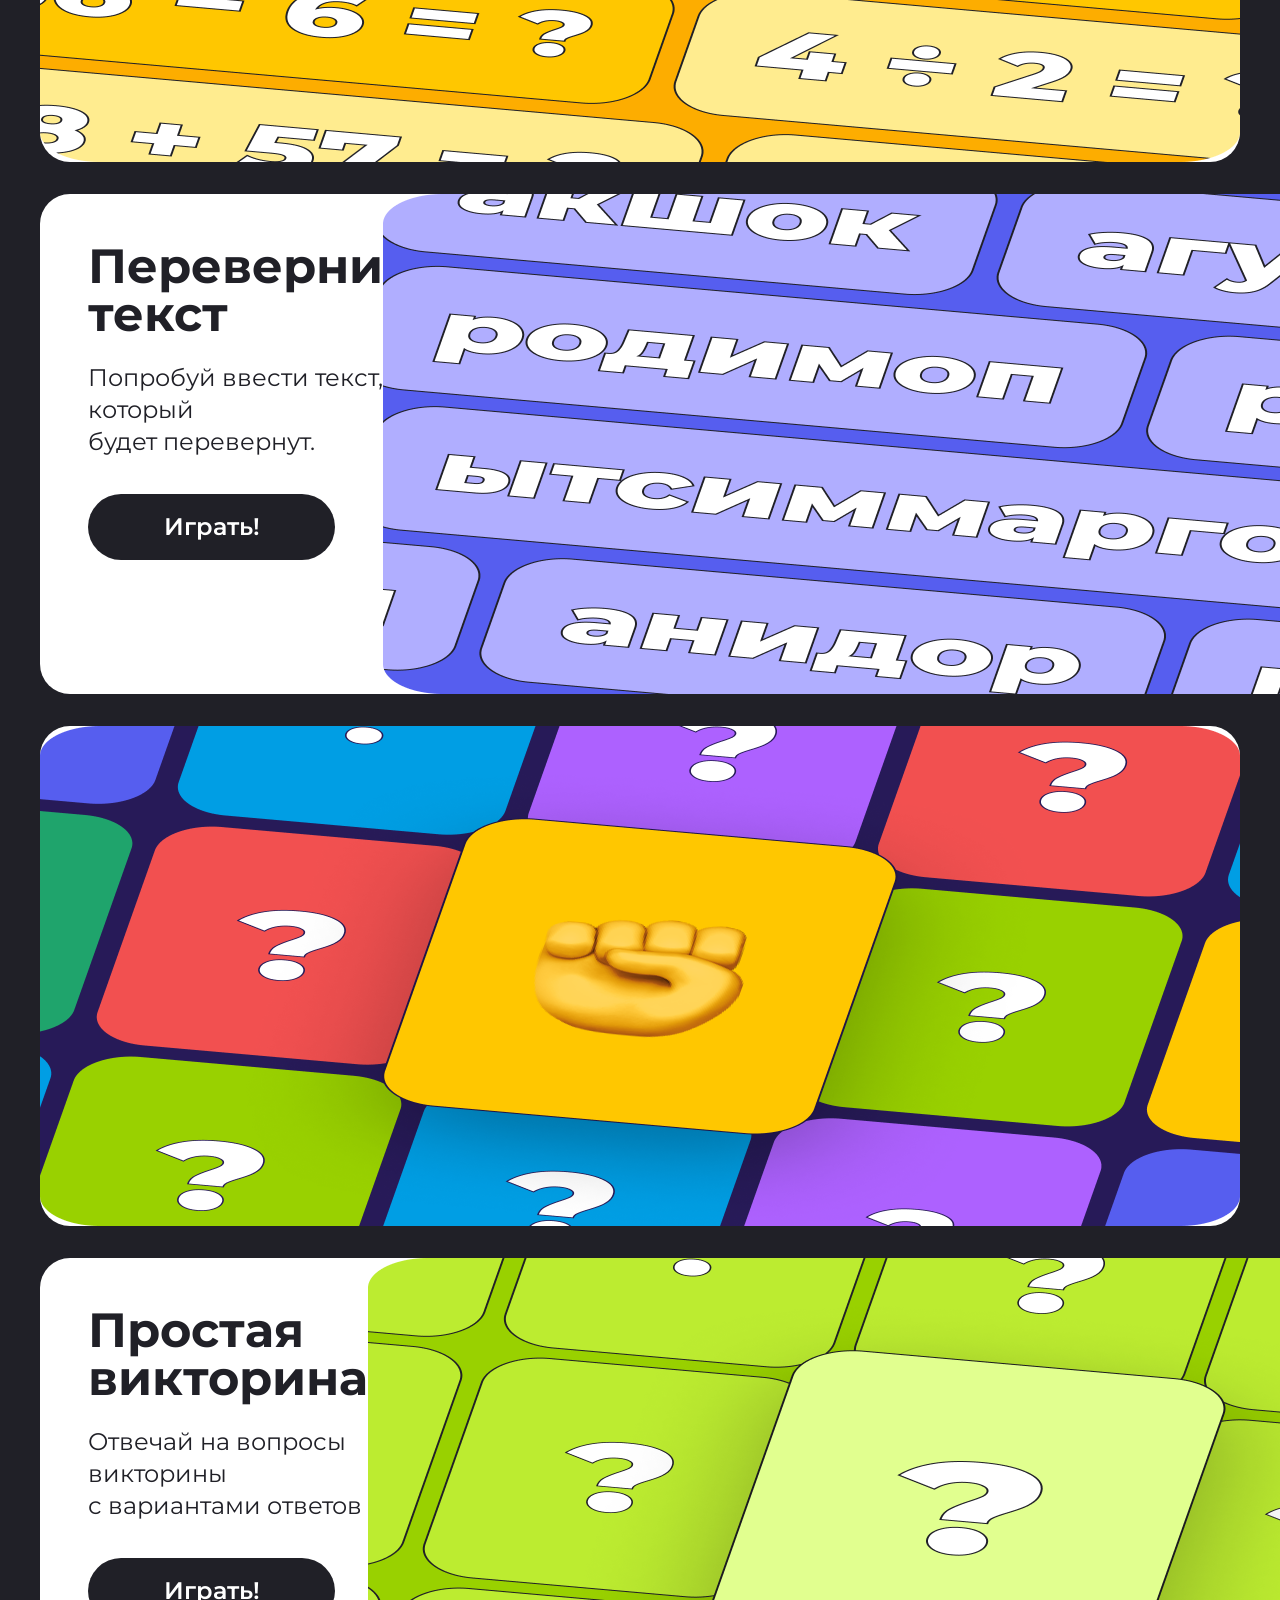
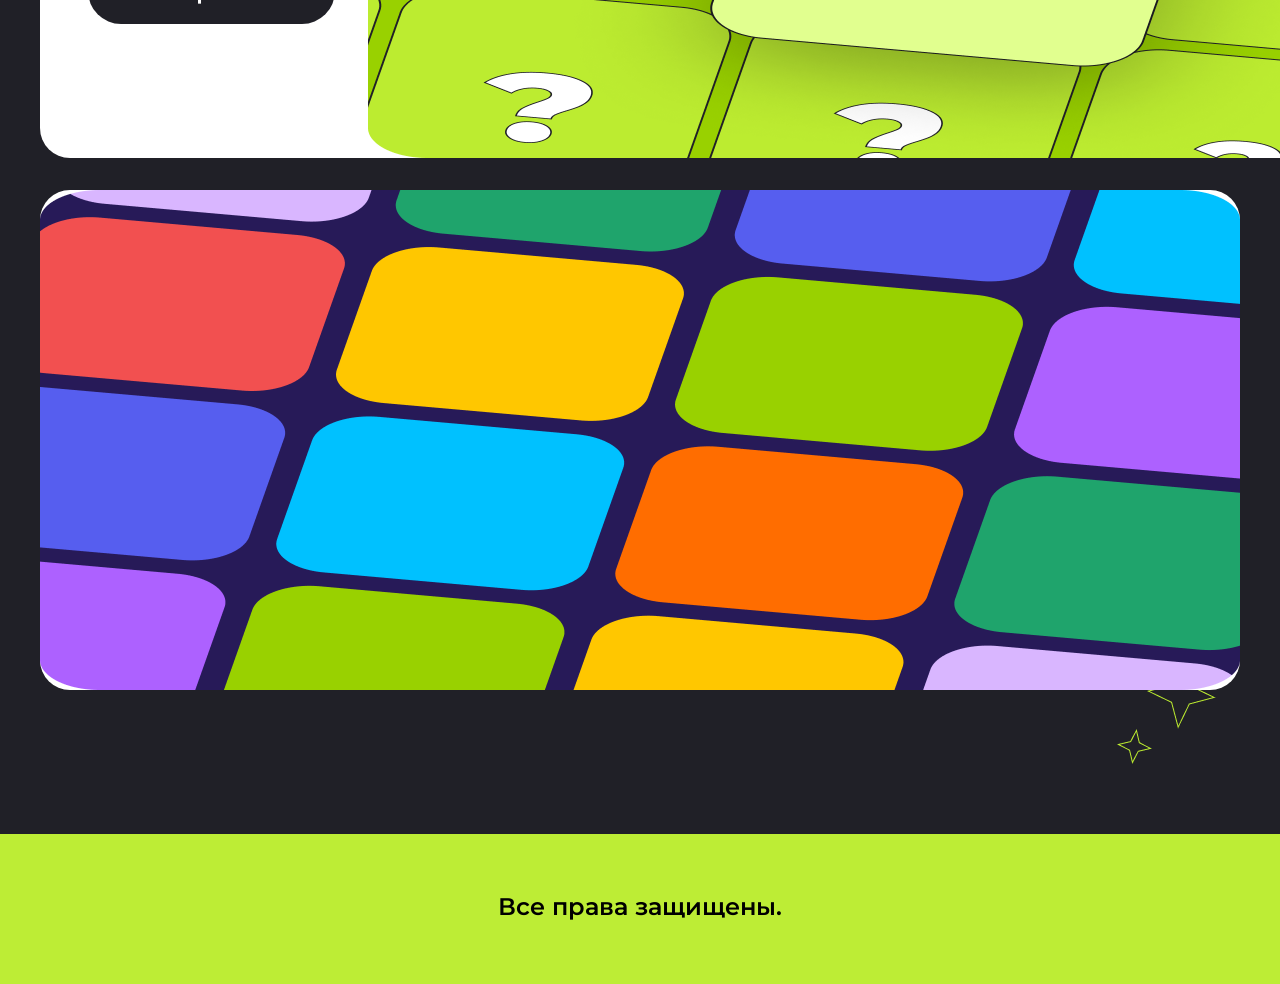
==== commit 5876f762: "Merge pull request #11 from koperchakalena-arch/hw9 Hw9" ====
--- a/index.html
+++ b/index.html
@@ -47,20 +47,6 @@
             </a>
         </header>
     </section>
-    <div class="scroll-content">
-        <div class="scroll-item">Викторина</div>
-        <img src="./pic/star.png" alt="atar">
-        <div class="scroll-item">Угадай число</div>
-        <img src="./pic/star.png" alt="atar">
-        <div class="scroll-item">Переверни текст</div>
-        <img src="./pic/star.png" alt="atar">
-        <div class="scroll-item">Простая арифметика</div>
-        <img src="./pic/star.png" alt="atar">
-        <div class="scroll-item">Камень, ножницы, бумага</div>
-        <img src="./pic/star.png" alt="atar">
-        <div class="scroll-item">Генератор случайных цветов</div>
-        <img src="./pic/star.png" alt="atar">
-    </div>
     <section class="about-games center" id="about-games">
         <img src="./pic/ag_1.png" alt="ag_1" class="ag_bg1">
         <img src="./pic/ag_2.png" alt="ag_2" class="ag_bg2">
--- a/style.css
+++ b/style.css
@@ -9,6 +9,10 @@
   scroll-behavior: smooth;
 }
 
+body {
+  overflow-x: hidden;
+}
+
 a,
 input,
 button {
@@ -19,23 +23,6 @@
   text-decoration: none;
 }
 
-@media (min-width: 768px) {
-  .mainheader__mobile {
-    display: none;
-  }
-  .about-games__mobile {
-    display: none;
-  }
-  .about-games__mobile-desc {
-    display: none;
-  }
-  .about-games__button {
-    display: none;
-  }
-  .header__desc-mobile {
-    display: none;
-  }
-}
 .center {
   padding-left: calc(50% - 600px);
   padding-right: calc(50% - 600px);
@@ -140,6 +127,12 @@
   transition: all 0.5s;
 }
 
+.scroll-wrapper {
+  width: 100%;
+  overflow: hidden;
+  position: relative;
+}
+
 .scroll-content {
   display: flex;
   gap: 50px;
@@ -160,7 +153,6 @@
   font-size: 30px;
   letter-spacing: 4%;
   vertical-align: middle;
-  text-transform: uppercase;
   z-index: 2;
 }
 
@@ -389,6 +381,29 @@
   padding-bottom: 60px;
 }
 
+@media (min-width: 768px) {
+  .mainheader__mobile {
+    display: none;
+  }
+  .mainheader__tablet {
+    display: none;
+  }
+  .about-games__mobile {
+    display: none;
+  }
+  .about-games__mobile-desc {
+    display: none;
+  }
+  .about-games__button {
+    display: none;
+  }
+  .header__desc-mobile {
+    display: none;
+  }
+  .ministar {
+    display: none;
+  }
+}
 @media (max-width: 767px) {
   .center {
     padding-left: 16px;
@@ -397,6 +412,9 @@
   .mainheader {
     background-color: #E1FF8F;
     position: relative;
+  }
+  .mainheader__tablet {
+    display: none;
   }
   .mainheader__mobile1 {
     right: 0%;
@@ -464,6 +482,31 @@
     font-weight: 600;
     z-index: 1;
   }
+  .scroll-content {
+    display: flex;
+    gap: 50px;
+    white-space: nowrap;
+    animation: scrollLeft 15s linear infinite;
+    width: -moz-max-content;
+    width: max-content;
+    background-color: #BCEC30;
+    z-index: 2;
+    padding-top: 16px;
+    padding-right: 24px;
+    padding-bottom: 16px;
+    padding-left: 24px;
+    align-items: center;
+  }
+  .scroll-item {
+    font-weight: 700;
+    font-style: Bold;
+    font-size: 16px;
+    letter-spacing: 4%;
+    text-transform: uppercase;
+  }
+  .scroll-star {
+    display: none;
+  }
   .ag_bg1 {
     display: none;
   }
@@ -544,6 +587,9 @@
   .minigames {
     display: none;
   }
+  .about-games__cards {
+    padding-bottom: 48px;
+  }
   .footer {
     height: 100px;
   }
@@ -556,4 +602,215 @@
     padding-top: 40px;
     padding-bottom: 40px;
   }
+}
+@media (min-width: 768px) and (max-width: 1024px) {
+  .center {
+    padding-left: 30px;
+    padding-right: 30px;
+  }
+  .mainheader__bg {
+    display: none;
+  }
+  .mainheader__mobile {
+    display: block;
+  }
+  .mainheader__mobile1 {
+    position: absolute;
+    right: 0;
+    top: 0;
+    z-index: 1;
+    width: 120px;
+    height: auto;
+  }
+  .mainheader__mobile2 {
+    position: absolute;
+    top: 8%;
+    left: 15%;
+    z-index: 1;
+    width: 80px;
+    height: auto;
+  }
+  .mainheader__mobile3 {
+    position: absolute;
+    top: 15%;
+    left: 5%;
+    z-index: 1;
+    width: 100px;
+    height: auto;
+  }
+  .mainheader__mobile4 {
+    position: absolute;
+    bottom: 20%;
+    right: 20%;
+    z-index: 1;
+    width: 90px;
+    height: auto;
+  }
+  .mainheader__mobile5 {
+    position: absolute;
+    bottom: 10%;
+    right: 10%;
+    z-index: 1;
+    width: 100px;
+    height: auto;
+  }
+  .header {
+    display: flex;
+    flex-direction: column;
+    align-items: center;
+    text-align: center;
+  }
+  .header__main {
+    font-size: 48px;
+    padding-top: 150px;
+    padding-bottom: 20px;
+    z-index: 1;
+    line-height: 56px;
+  }
+  .header__desc {
+    display: none;
+  }
+  .header__desc-mobile {
+    display: block;
+    font-size: 18px;
+    line-height: 24px;
+    padding-bottom: 36px;
+    z-index: 1;
+    max-width: 500px;
+  }
+  .header__button {
+    width: 220px;
+    height: 55px;
+    font-size: 18px;
+    margin-bottom: 140px;
+    z-index: 1;
+  }
+  .scroll-content {
+    gap: 30px;
+    padding: 18px 25px;
+  }
+  .scroll-item {
+    font-size: 18px;
+    letter-spacing: 3%;
+  }
+  .scroll-content img {
+    width: 18px;
+    height: 18px;
+  }
+  .scroll-star {
+    display: inline;
+  }
+  .about-games__heading {
+    font-size: 48px;
+    padding-top: 60px;
+    display: block;
+  }
+  .about-games__mobile {
+    display: none;
+  }
+  .about-games__desc {
+    font-size: 18px;
+    line-height: 28px;
+    padding-top: 18px;
+    padding-bottom: 48px;
+    display: block;
+  }
+  .about-games__first {
+    display: flex;
+    flex-direction: row;
+    flex-wrap: wrap;
+    justify-content: center;
+    gap: 24px;
+    padding-bottom: 24px;
+  }
+  .about-games__second {
+    display: flex;
+    flex-direction: row;
+    flex-wrap: wrap;
+    justify-content: center;
+    gap: 24px;
+  }
+  .about-games__card {
+    width: 320px;
+  }
+  .about-games__cards {
+    padding-bottom: 40px;
+  }
+  .about-games__number {
+    display: flex;
+    font-size: 14px;
+    width: 100px;
+    margin-top: 24px;
+    margin-left: 24px;
+    padding-top: 6px;
+    padding-bottom: 8px;
+  }
+  .about-games__name {
+    font-size: 24px;
+    padding: 12px 24px 28px 24px;
+  }
+  .about-games__button {
+    display: none;
+  }
+  .about-games__mobile-desc {
+    display: none;
+  }
+  .ag_bg1,
+  .ag_bg2,
+  .ag_bg3 {
+    display: none;
+  }
+  .minigames {
+    display: block;
+    padding-bottom: 80px;
+  }
+  .minigames__header {
+    font-size: 48px;
+    padding-top: 30px;
+    padding-bottom: 50px;
+  }
+  .minigames__card,
+  .minigames__card-second {
+    height: 380px;
+  }
+  .minigames__name {
+    font-size: 32px;
+    line-height: 36px;
+    padding-top: 30px;
+    padding-left: 30px;
+    padding-bottom: 15px;
+  }
+  .minigames__about {
+    font-size: 18px;
+    line-height: 26px;
+    padding-left: 30px;
+    padding-bottom: 25px;
+  }
+  .minigames__button {
+    width: 200px;
+    height: 55px;
+    font-size: 18px;
+    margin-left: 30px;
+  }
+  .minigames__img {
+    width: 200px;
+    height: auto;
+    -o-object-fit: cover;
+       object-fit: cover;
+    border-radius: 30px;
+  }
+  .minigames__bg1,
+  .minigames__bg2,
+  .minigames__bg3,
+  .minigames__bg4 {
+    display: none;
+  }
+  .footer {
+    height: 120px;
+  }
+  .footer__text {
+    font-size: 18px;
+    padding-top: 48px;
+    padding-bottom: 48px;
+  }
 }/*# sourceMappingURL=style.css.map */
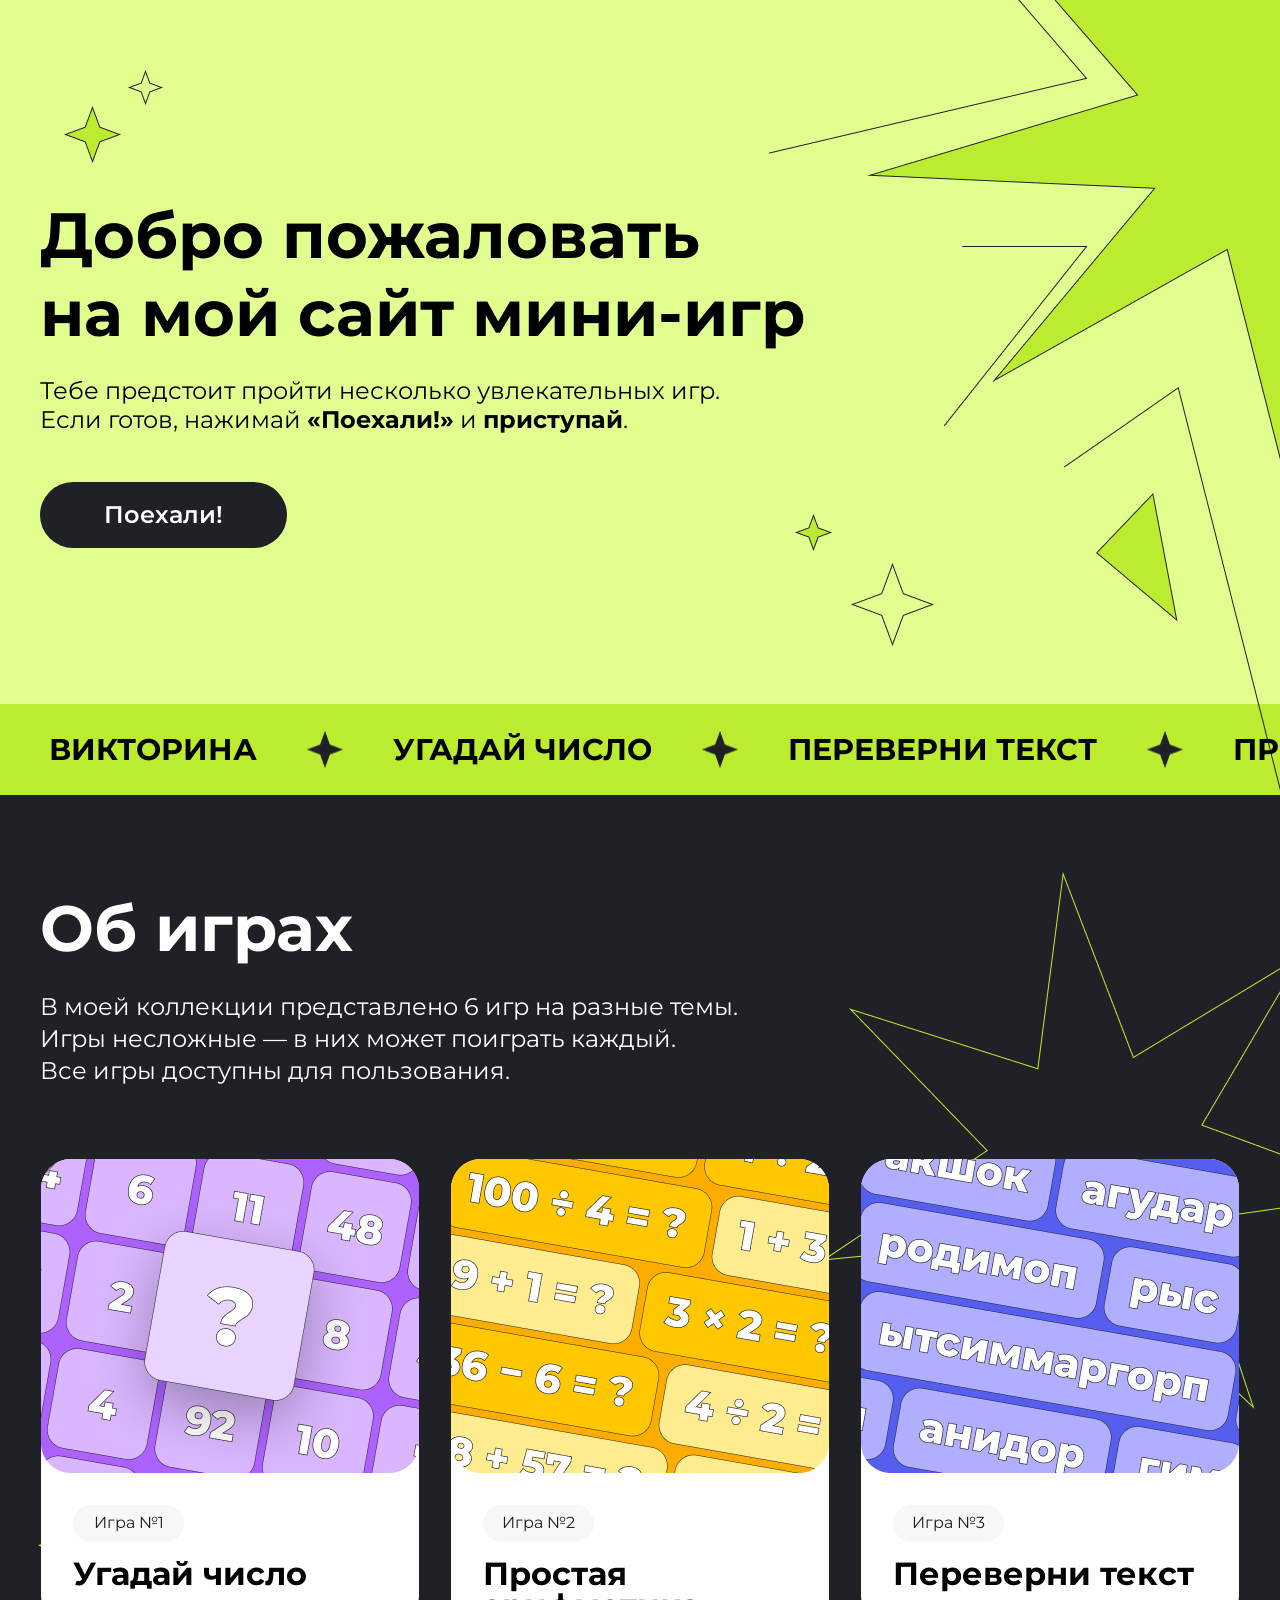
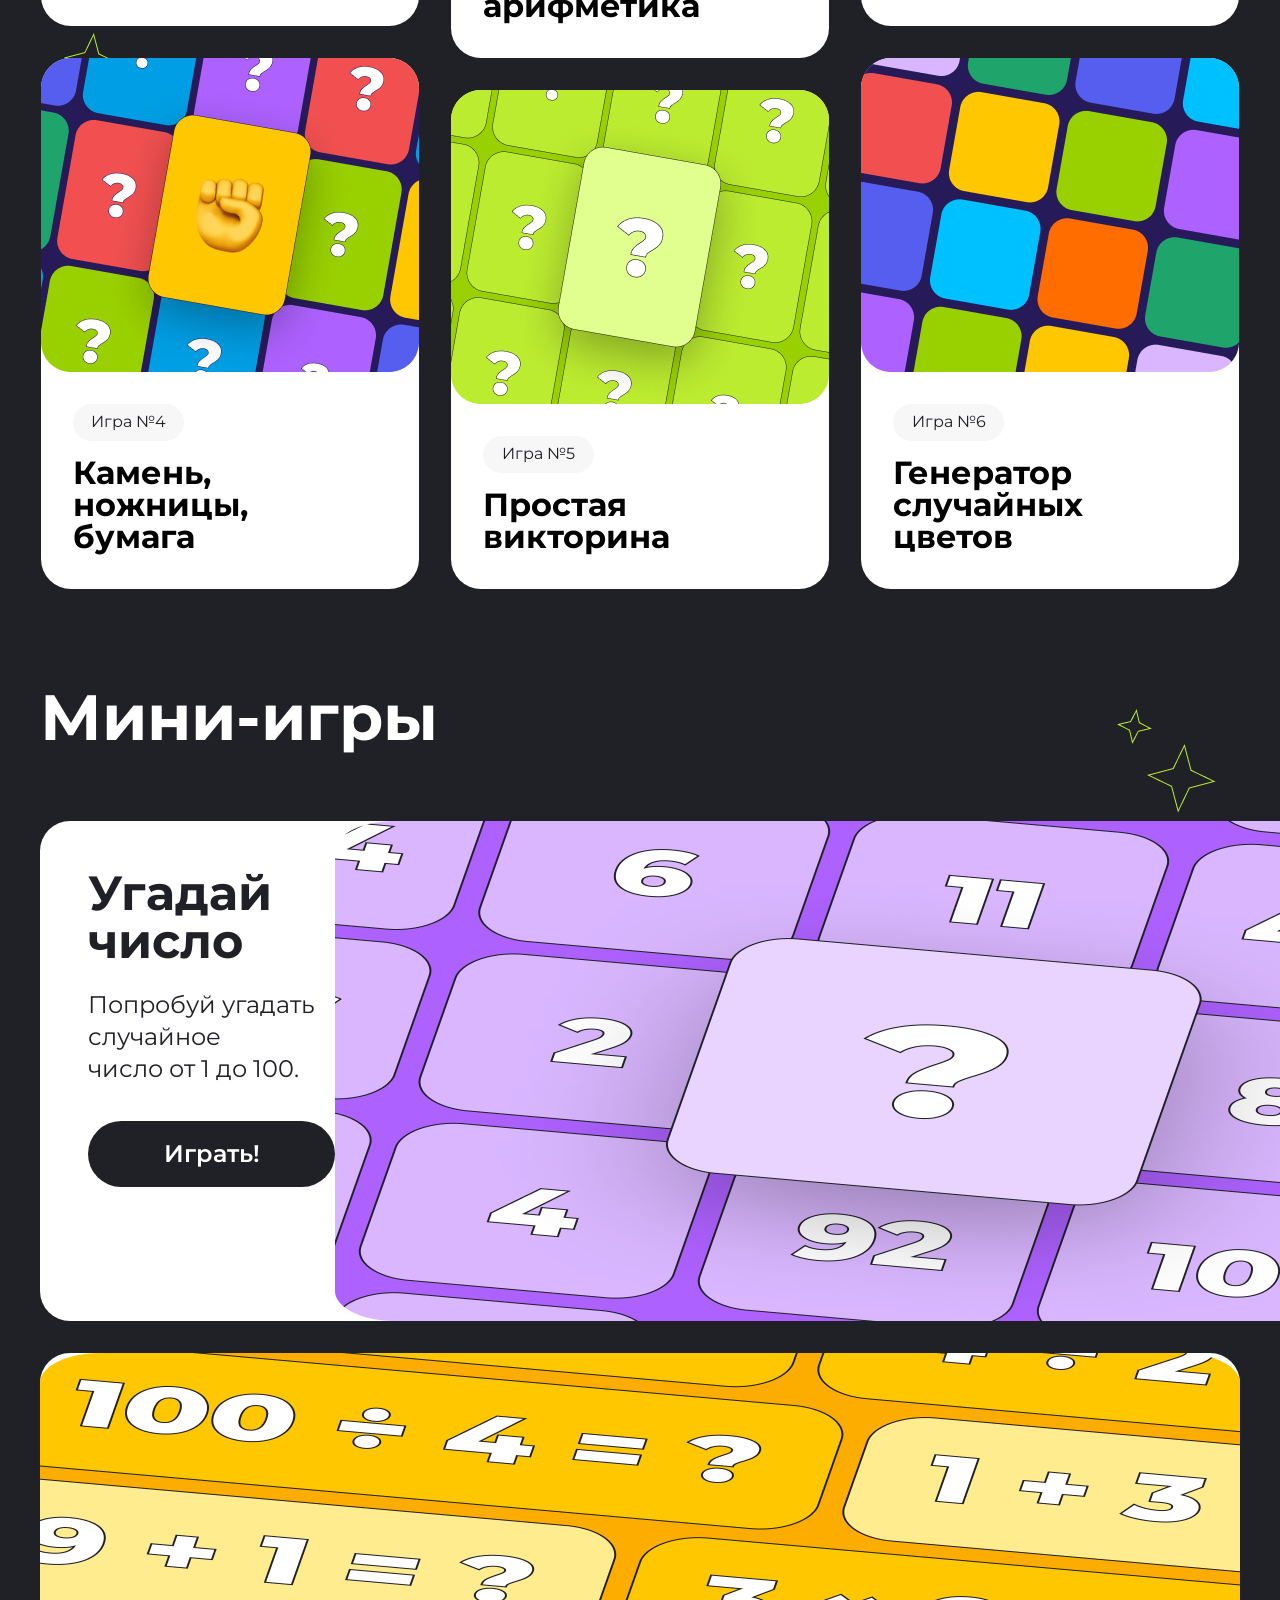
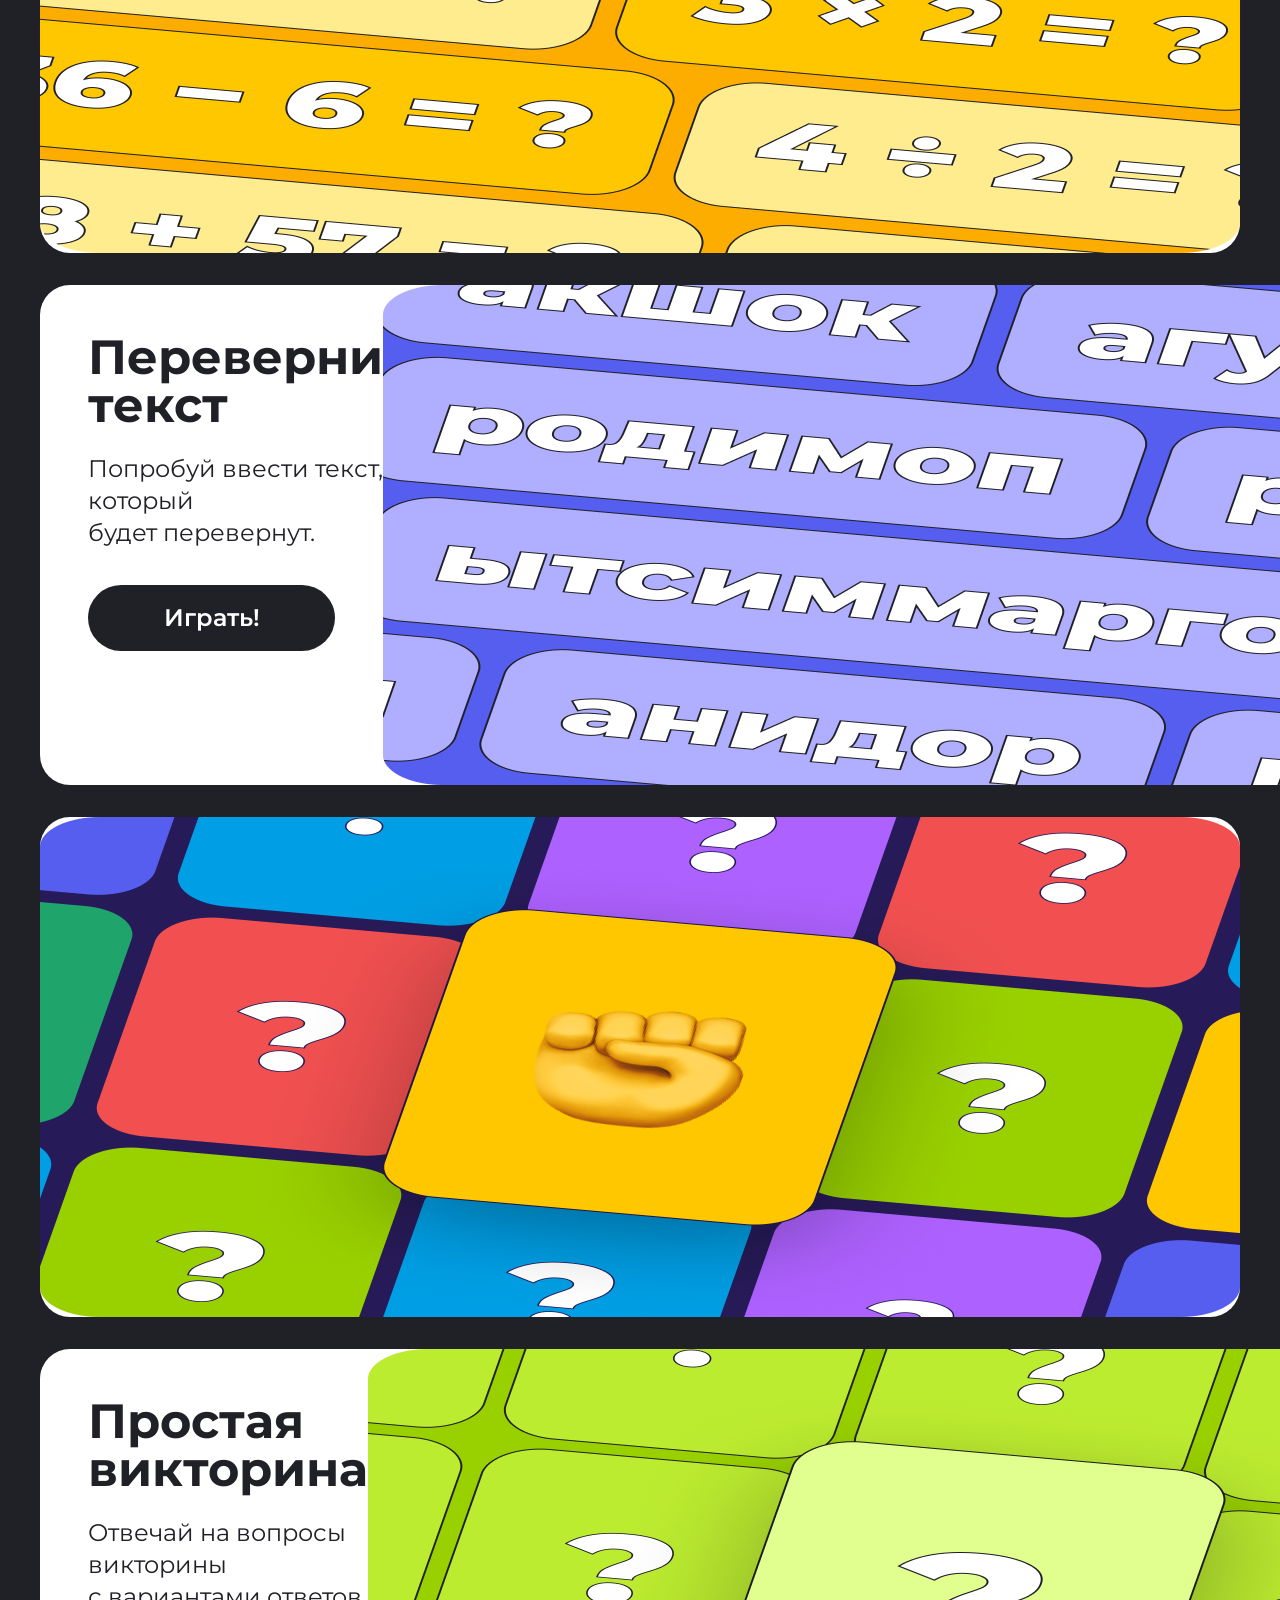
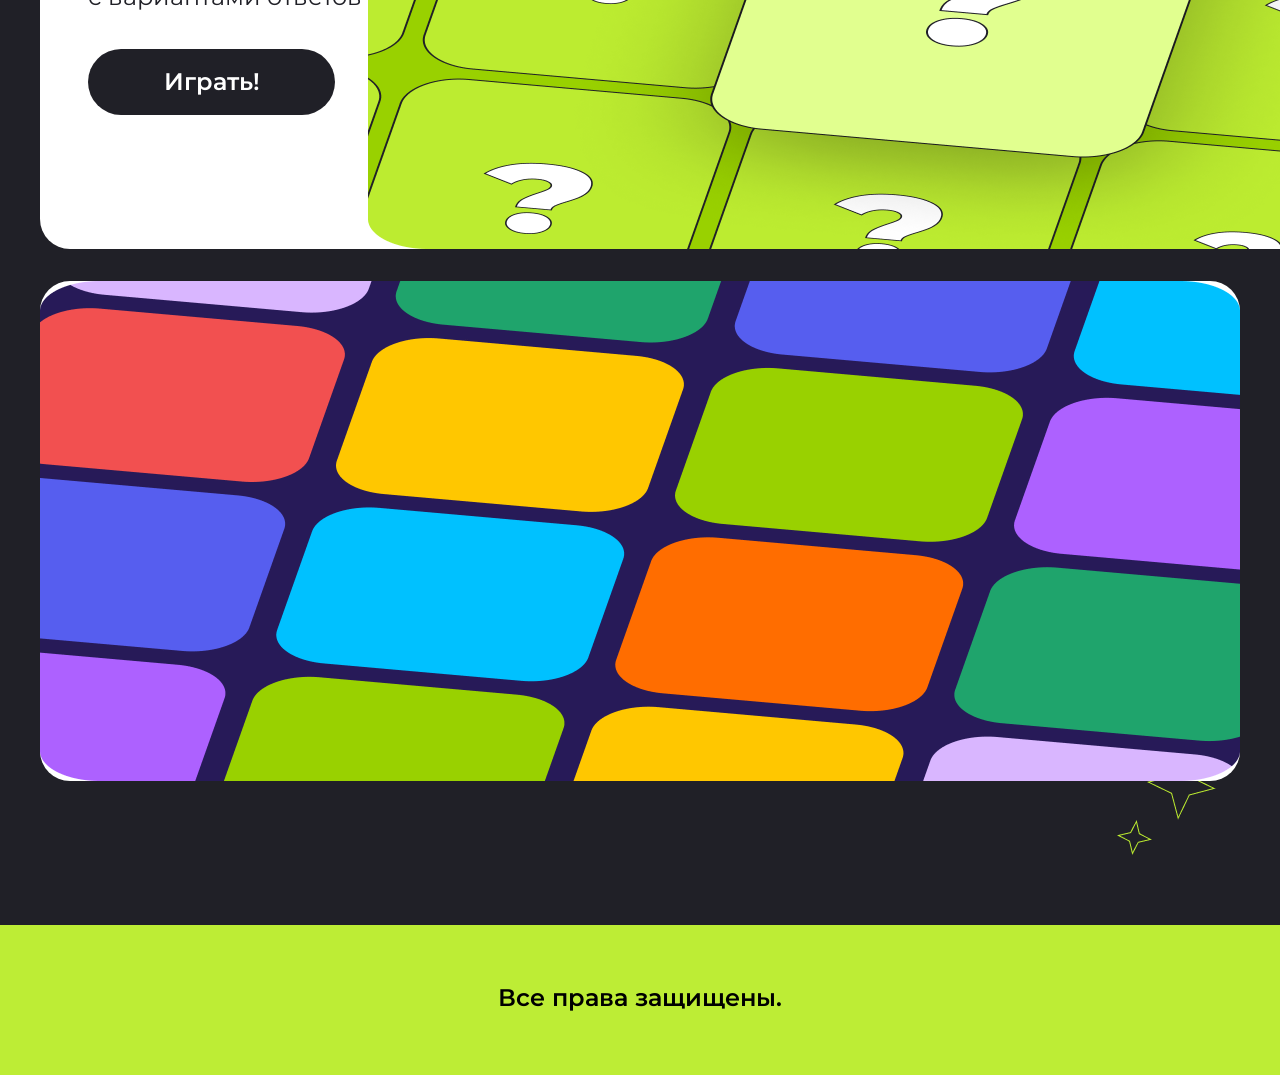
==== commit 0f40bdae: "Merge cd49c68de2792fdd6943ab63c72f9418b43e4383 into 5876f762de672c094106af7c9f7a841d1d43b3b0" ====
--- a/index.html
+++ b/index.html
@@ -27,11 +27,13 @@
         </div>
         <div class="mainheader__mobile">
             <img src="./pic/mobile_1.png" alt="mobile_1" class="mainheader__mobile1">
-            <img src="./pic/mobile_2.png" alt="mobile_2" class="mainheader__mobile2">
-            <img src="./pic/mobile_3.png" alt="mobile_3" class="mainheader__mobile3">
-            <img src="./pic/mobile_4.png" alt="mobile_4" class="mainheader__mobile4">
-            <img src="./pic/mobile_5.png" alt="mobile_5" class="mainheader__mobile5">
-        </div>
+            <img src="./pic/star1.svg" alt="mobile_2" class="mainheader__mobile2">
+            <img src="./pic/star2.svg" alt="mobile_3" class="mainheader__mobile3">
+            <img src="./pic/star3.svg" alt="mobile_4" class="mainheader__mobile4">
+            <img src="./pic/star4.svg" alt="mobile_5" class="mainheader__mobile5">
+        </div>
+        <div class="mainheader__tablet">
+            <img src="./pic/tablet_1.png" alt="tablet_1">
         </div>
         <header class="header">
             <h1 class="header__main">Добро пожаловать<br>на мой сайт мини-игр</h1>
@@ -47,6 +49,28 @@
             </a>
         </header>
     </section>
+    <div class="scroll-wrapper">
+        <div class="scroll-content">
+            <div class="scroll-item">ВИКТОРИНА</div>
+            <img src="./pic/star.png" alt="star" class="scroll-star">
+            <img src="./pic/ministar.png" alt="ministar" class="ministar">
+            <div class="scroll-item">УГАДАЙ ЧИСЛО</div>
+            <img src="./pic/star.png" alt="star" class="scroll-star">
+            <img src="./pic/ministar.png" alt="ministar" class="ministar">
+            <div class="scroll-item">ПЕРЕВЕРНИ ТЕКСТ</div>
+            <img src="./pic/star.png" alt="star" class="scroll-star">
+            <img src="./pic/ministar.png" alt="ministar" class="ministar">
+            <div class="scroll-item">ПРОСТАЯ АРИФМЕТИКА</div>
+            <img src="./pic/star.png" alt="star" class="scroll-star">
+            <img src="./pic/ministar.png" alt="ministar" class="ministar">
+            <div class="scroll-item">КАМЕНЬ, НОЖНИЦЫ, БУМАГА</div>
+            <img src="./pic/star.png" alt="star" class="scroll-star">
+            <img src="./pic/ministar.png" alt="ministar" class="ministar">
+            <div class="scroll-item">ГЕНЕРАТОР СЛУЧАЙНЫХ ЦВЕТОВ</div>
+            <img src="./pic/star.png" alt="star" class="scroll-star">
+            <img src="./pic/ministar.png" alt="ministar" class="ministar">
+        </div>
+    </div>
     <section class="about-games center" id="about-games">
         <img src="./pic/ag_1.png" alt="ag_1" class="ag_bg1">
         <img src="./pic/ag_2.png" alt="ag_2" class="ag_bg2">
@@ -160,7 +184,7 @@
                     <h3 class="minigames__name">Генератор <br> случайных <br> цветов</h3>
                     <p class="minigames__about">Игра, в которой при клике на кнопку <br> фон страницы меняется на
                         случайный.</p>
-                    <button class="minigames__button">Играть!</button>
+                    <button class="minigames__button" onclick="startColorGenerator()"">Играть!</button>
                 </div>
             </div>
             <img src="./pic/mini-bg1.png" alt="mini-bg1" class="minigames__bg3">
@@ -175,6 +199,7 @@
     <script src="games/reverseText.js"></script>
     <script src="games/victorina.js"></script>
     <script src="games/rps.js"></script>
+    <script src="games/colorGenerator.js"></script>
 </body>
 
 </html>
